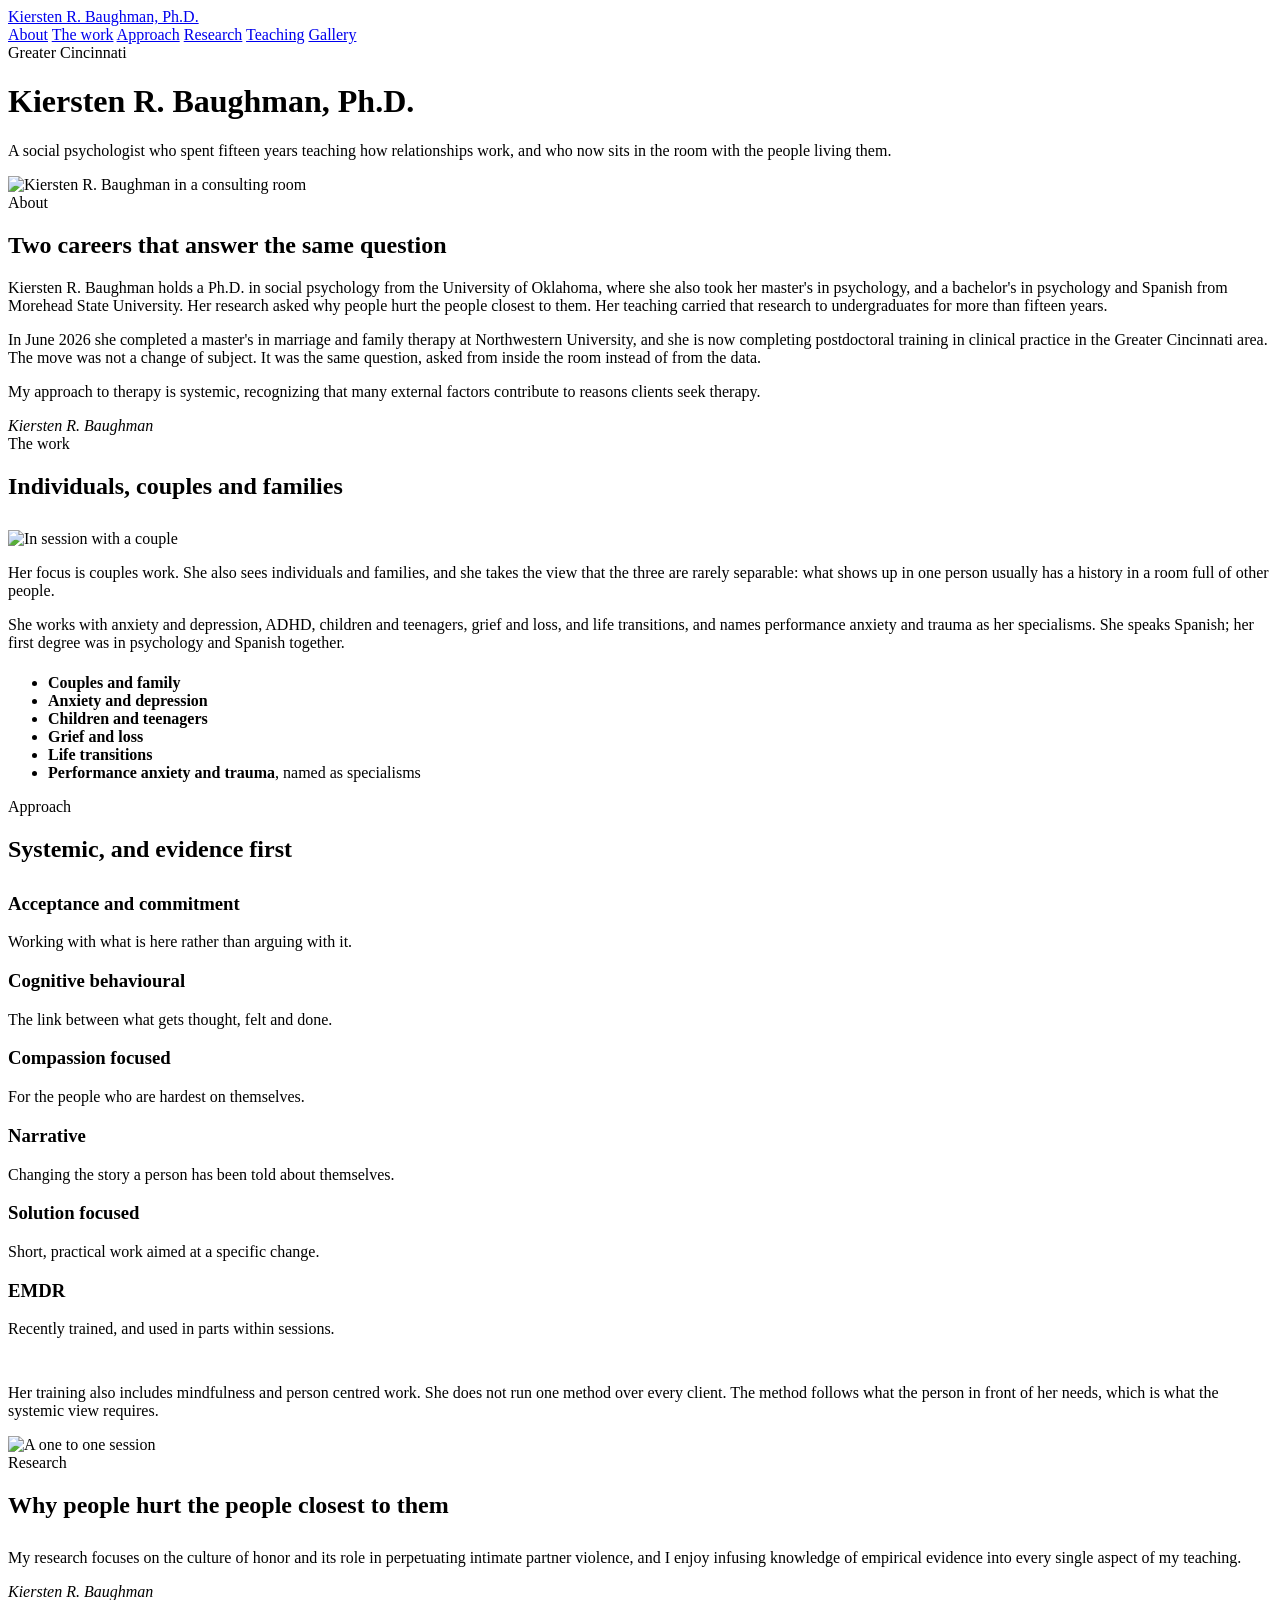
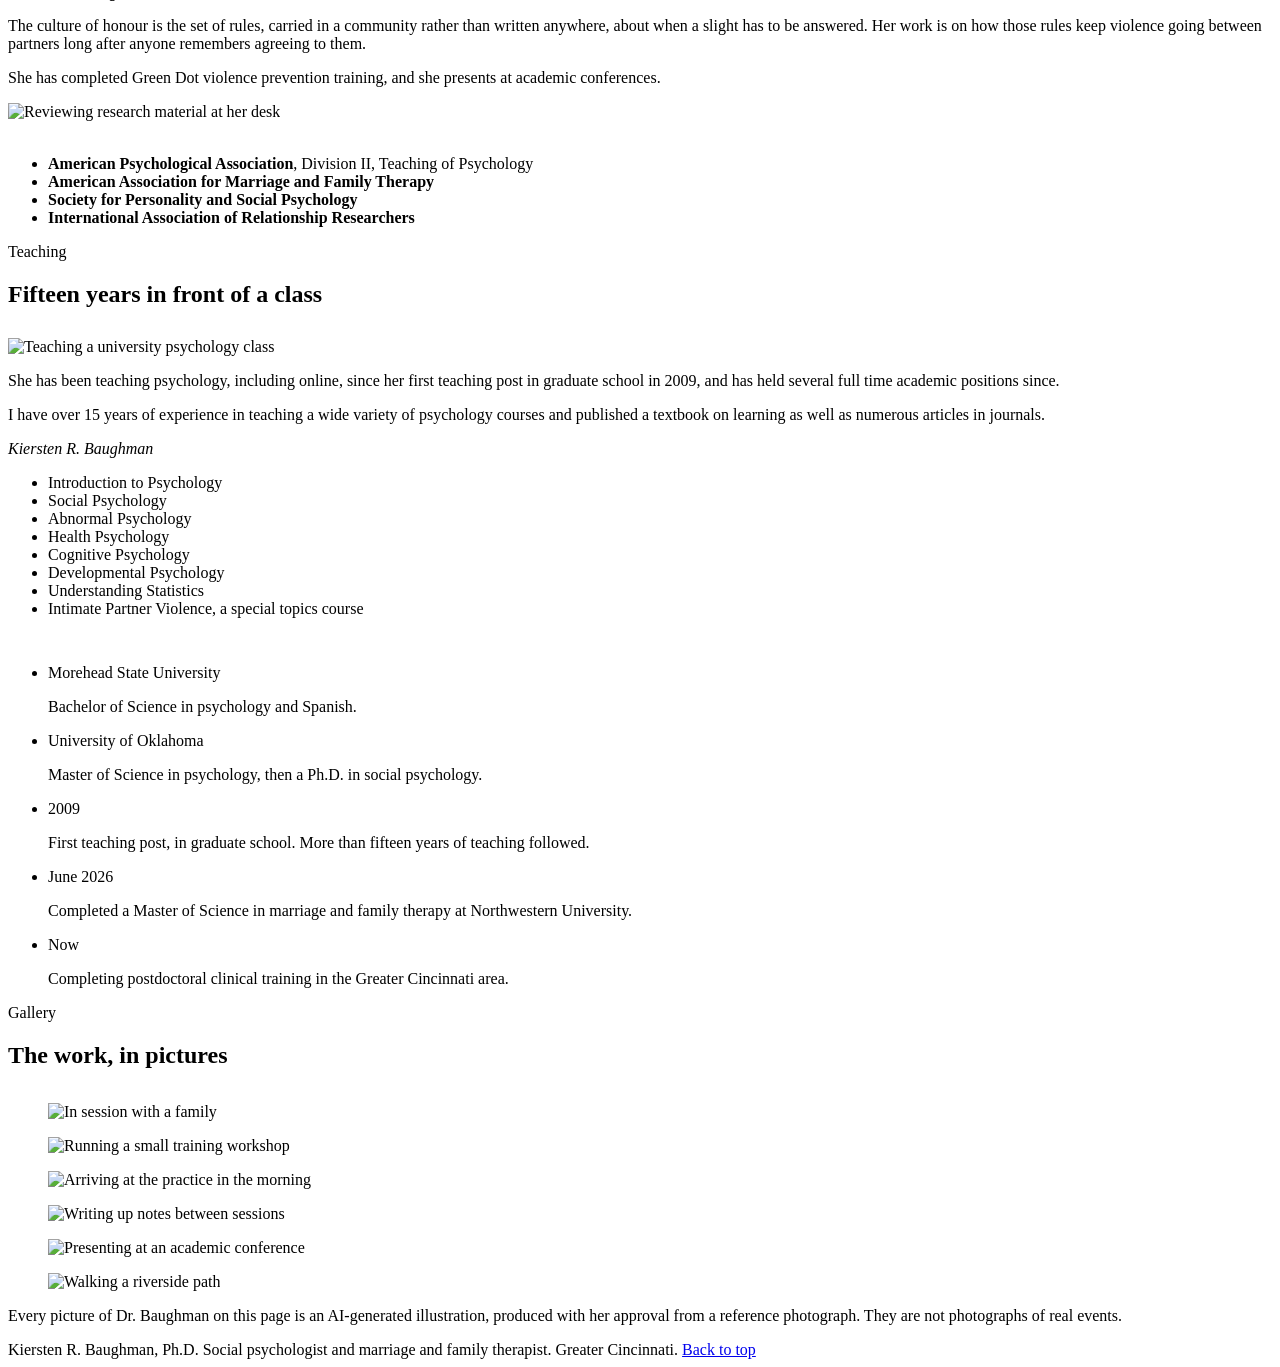
==== index.html @ 23ee5232 "Add files via upload" ====
<!DOCTYPE html>
<html lang="en">
<head>
<meta charset="utf-8">
<meta name="viewport" content="width=device-width, initial-scale=1, shrink-to-fit=no">
<meta name="robots" content="noindex, nofollow"><!-- staging on github.io. Remove this line and the Disallow in robots.txt when the site moves to her own domain. -->
<title>Kiersten R. Baughman, Ph.D. | Social Psychologist and Marriage and Family Therapist</title>
<meta name="description" content="Kiersten R. Baughman, Ph.D., is a social psychologist and marriage and family therapist in the Greater Cincinnati area who works with individuals, couples and families, and who has taught university psychology for more than fifteen years.">
<link rel="icon" href="img/favicon.ico">
<link href="css/bundle.min.css" rel="stylesheet">
<link href="css/style.css" rel="stylesheet">
<link href="css/kb.css" rel="stylesheet">
</head>
<body class="kb">

<nav class="kb-nav">
  <div class="kb-wrap">
    <a class="kb-brand" href="#home">Kiersten R. Baughman, Ph.D.</a>
    <div class="kb-links">
      <a href="#about">About</a>
      <a href="#practice">The work</a>
      <a href="#approach">Approach</a>
      <a href="#research">Research</a>
      <a href="#teaching">Teaching</a>
      <a href="#gallery">Gallery</a>
    </div>
  </div>
</nav>

<header class="kb-hero" id="home" style="background-image:url('img/02-hero.jpg')">
  <div class="kb-scrim"></div>
  <div class="kb-wrap">
    <span class="kb-eyebrow">Greater Cincinnati</span>
    <h1>Kiersten R. Baughman, Ph.D.</h1>
    <p>A social psychologist who spent fifteen years teaching how relationships work, and who now sits in the room with the people living them.</p>
  </div>
</header>

<section id="about">
  <div class="kb-wrap">
    <div class="kb-grid kb-two">
      <div class="kb-portrait"><img src="img/01-portrait.jpg" alt="Kiersten R. Baughman in a consulting room" width="1122" height="1402" loading="lazy" decoding="async"></div>
      <div>
        <span class="kb-eyebrow">About</span>
        <h2>Two careers that answer the same question</h2>
        <div class="kb-rule"></div>
        <p>Kiersten R. Baughman holds a Ph.D. in social psychology from the University of Oklahoma, where she also took her master's in psychology, and a bachelor's in psychology and Spanish from Morehead State University. Her research asked why people hurt the people closest to them. Her teaching carried that research to undergraduates for more than fifteen years.</p>
        <p>In June 2026 she completed a master's in marriage and family therapy at Northwestern University, and she is now completing postdoctoral training in clinical practice in the Greater Cincinnati area. The move was not a change of subject. It was the same question, asked from inside the room instead of from the data.</p>
        <div class="kb-quote">
          <p>My approach to therapy is systemic, recognizing that many external factors contribute to reasons clients seek therapy.</p>
          <cite>Kiersten R. Baughman</cite>
        </div>
      </div>
    </div>
  </div>
</section>

<section class="kb-sand" id="practice">
  <div class="kb-wrap">
    <span class="kb-eyebrow">The work</span>
    <h2>Individuals, couples and families</h2>
    <div class="kb-rule"></div>
    <div class="kb-grid kb-two" style="margin-top:30px">
      <div class="kb-shot"><img src="img/03-couples.jpg" alt="In session with a couple" width="1448" height="1086" loading="lazy" decoding="async"></div>
      <div>
        <p>Her focus is couples work. She also sees individuals and families, and she takes the view that the three are rarely separable: what shows up in one person usually has a history in a room full of other people.</p>
        <p>She works with anxiety and depression, ADHD, children and teenagers, grief and loss, and life transitions, and names performance anxiety and trauma as her specialisms. She speaks Spanish; her first degree was in psychology and Spanish together.</p>
        <ul class="kb-list" style="margin-top:22px">
          <li><b>Couples and family</b></li>
          <li><b>Anxiety and depression</b></li>
          <li><b>Children and teenagers</b></li>
          <li><b>Grief and loss</b></li>
          <li><b>Life transitions</b></li>
          <li><b>Performance anxiety and trauma</b>, named as specialisms</li>
        </ul>
      </div>
    </div>
  </div>
</section>

<section id="approach">
  <div class="kb-wrap">
    <span class="kb-eyebrow">Approach</span>
    <h2>Systemic, and evidence first</h2>
    <div class="kb-rule"></div>
    <div class="kb-cards" style="margin-top:30px">
      <div class="kb-card"><h3>Acceptance and commitment</h3><p>Working with what is here rather than arguing with it.</p></div>
      <div class="kb-card"><h3>Cognitive behavioural</h3><p>The link between what gets thought, felt and done.</p></div>
      <div class="kb-card"><h3>Compassion focused</h3><p>For the people who are hardest on themselves.</p></div>
      <div class="kb-card"><h3>Narrative</h3><p>Changing the story a person has been told about themselves.</p></div>
      <div class="kb-card"><h3>Solution focused</h3><p>Short, practical work aimed at a specific change.</p></div>
      <div class="kb-card"><h3>EMDR</h3><p>Recently trained, and used in parts within sessions.</p></div>
    </div>
    <div class="kb-grid kb-two" style="margin-top:46px">
      <div>
        <p>Her training also includes mindfulness and person centred work. She does not run one method over every client. The method follows what the person in front of her needs, which is what the systemic view requires.</p>
      </div>
      <div class="kb-shot"><img src="img/09-oneonone.jpg" alt="A one to one session" width="1374" height="1145" loading="lazy" decoding="async"></div>
    </div>
  </div>
</section>

<section class="kb-deep" id="research">
  <div class="kb-wrap">
    <span class="kb-eyebrow">Research</span>
    <h2>Why people hurt the people closest to them</h2>
    <div class="kb-rule"></div>
    <div class="kb-grid kb-two" style="margin-top:30px">
      <div>
        <div class="kb-quote">
          <p>My research focuses on the culture of honor and its role in perpetuating intimate partner violence, and I enjoy infusing knowledge of empirical evidence into every single aspect of my teaching.</p>
          <cite>Kiersten R. Baughman</cite>
        </div>
        <p>The culture of honour is the set of rules, carried in a community rather than written anywhere, about when a slight has to be answered. Her work is on how those rules keep violence going between partners long after anyone remembers agreeing to them.</p>
        <p>She has completed Green Dot violence prevention training, and she presents at academic conferences.</p>
      </div>
      <div class="kb-shot"><img src="img/05-desk.jpg" alt="Reviewing research material at her desk" width="1374" height="1145" loading="lazy" decoding="async"></div>
    </div>
    <ul class="kb-list" style="margin-top:34px">
      <li><b>American Psychological Association</b>, Division II, Teaching of Psychology</li>
      <li><b>American Association for Marriage and Family Therapy</b></li>
      <li><b>Society for Personality and Social Psychology</b></li>
      <li><b>International Association of Relationship Researchers</b></li>
    </ul>
  </div>
</section>

<section id="teaching">
  <div class="kb-wrap">
    <span class="kb-eyebrow">Teaching</span>
    <h2>Fifteen years in front of a class</h2>
    <div class="kb-rule"></div>
    <div class="kb-grid kb-two" style="margin-top:30px">
      <div class="kb-shot"><img src="img/04-lecture.jpg" alt="Teaching a university psychology class" width="1448" height="1086" loading="lazy" decoding="async"></div>
      <div>
        <p>She has been teaching psychology, including online, since her first teaching post in graduate school in 2009, and has held several full time academic positions since.</p>
        <div class="kb-quote">
          <p>I have over 15 years of experience in teaching a wide variety of psychology courses and published a textbook on learning as well as numerous articles in journals.</p>
          <cite>Kiersten R. Baughman</cite>
        </div>
        <ul class="kb-list">
          <li>Introduction to Psychology</li>
          <li>Social Psychology</li>
          <li>Abnormal Psychology</li>
          <li>Health Psychology</li>
          <li>Cognitive Psychology</li>
          <li>Developmental Psychology</li>
          <li>Understanding Statistics</li>
          <li>Intimate Partner Violence, a special topics course</li>
        </ul>
      </div>
    </div>
    <ul class="kb-time" style="margin-top:46px">
      <li><span class="kb-when">Morehead State University</span><p>Bachelor of Science in psychology and Spanish.</p></li>
      <li><span class="kb-when">University of Oklahoma</span><p>Master of Science in psychology, then a Ph.D. in social psychology.</p></li>
      <li><span class="kb-when">2009</span><p>First teaching post, in graduate school. More than fifteen years of teaching followed.</p></li>
      <li><span class="kb-when">June 2026</span><p>Completed a Master of Science in marriage and family therapy at Northwestern University.</p></li>
      <li><span class="kb-when">Now</span><p>Completing postdoctoral clinical training in the Greater Cincinnati area.</p></li>
    </ul>
  </div>
</section>

<section class="kb-deep" id="gallery">
  <div class="kb-wrap">
    <span class="kb-eyebrow">Gallery</span>
    <h2>The work, in pictures</h2>
    <div class="kb-rule"></div>
    <div class="kb-gallery" style="margin-top:34px">
      <figure><img src="img/06-family.jpg" alt="In session with a family" width="1448" height="1086" loading="lazy" decoding="async"></figure>
      <figure><img src="img/08-workshop.jpg" alt="Running a small training workshop" width="1448" height="1086" loading="lazy" decoding="async"></figure>
      <figure><img src="img/07-arriving.jpg" alt="Arriving at the practice in the morning" width="1122" height="1402" loading="lazy" decoding="async"></figure>
      <figure><img src="img/11-notes.jpg" alt="Writing up notes between sessions" width="1122" height="1402" loading="lazy" decoding="async"></figure>
      <figure><img src="img/10-conference.jpg" alt="Presenting at an academic conference" width="1672" height="941" loading="lazy" decoding="async"></figure>
      <figure><img src="img/12-river.jpg" alt="Walking a riverside path" width="1448" height="1086" loading="lazy" decoding="async"></figure>
    </div>
    <p class="kb-note">Every picture of Dr. Baughman on this page is an AI-generated illustration, produced with her approval from a reference photograph. They are not photographs of real events.</p>
  </div>
</section>

<footer class="kb-foot">
  <div class="kb-wrap">
    <span>Kiersten R. Baughman, Ph.D. Social psychologist and marriage and family therapist. Greater Cincinnati.</span>
    <span><a href="#home">Back to top</a></span>
  </div>
</footer>
<!-- No contact form and no email address: this build had no contact address on file for her, and an address is never guessed. Add a FormSubmit form here once she supplies one. -->
<!-- Needs Client Confirmation, all held off the page: her licence status and whether "Licensed Clinical Intern" is a title she wants published; whether she still holds the Valley City State University post and the years; the title, publisher and year of the textbook on learning; which locations she sees clients at; whether Spanish language sessions should be offered as a service. -->
<script src="js/kb.js"></script>
</body>
</html>
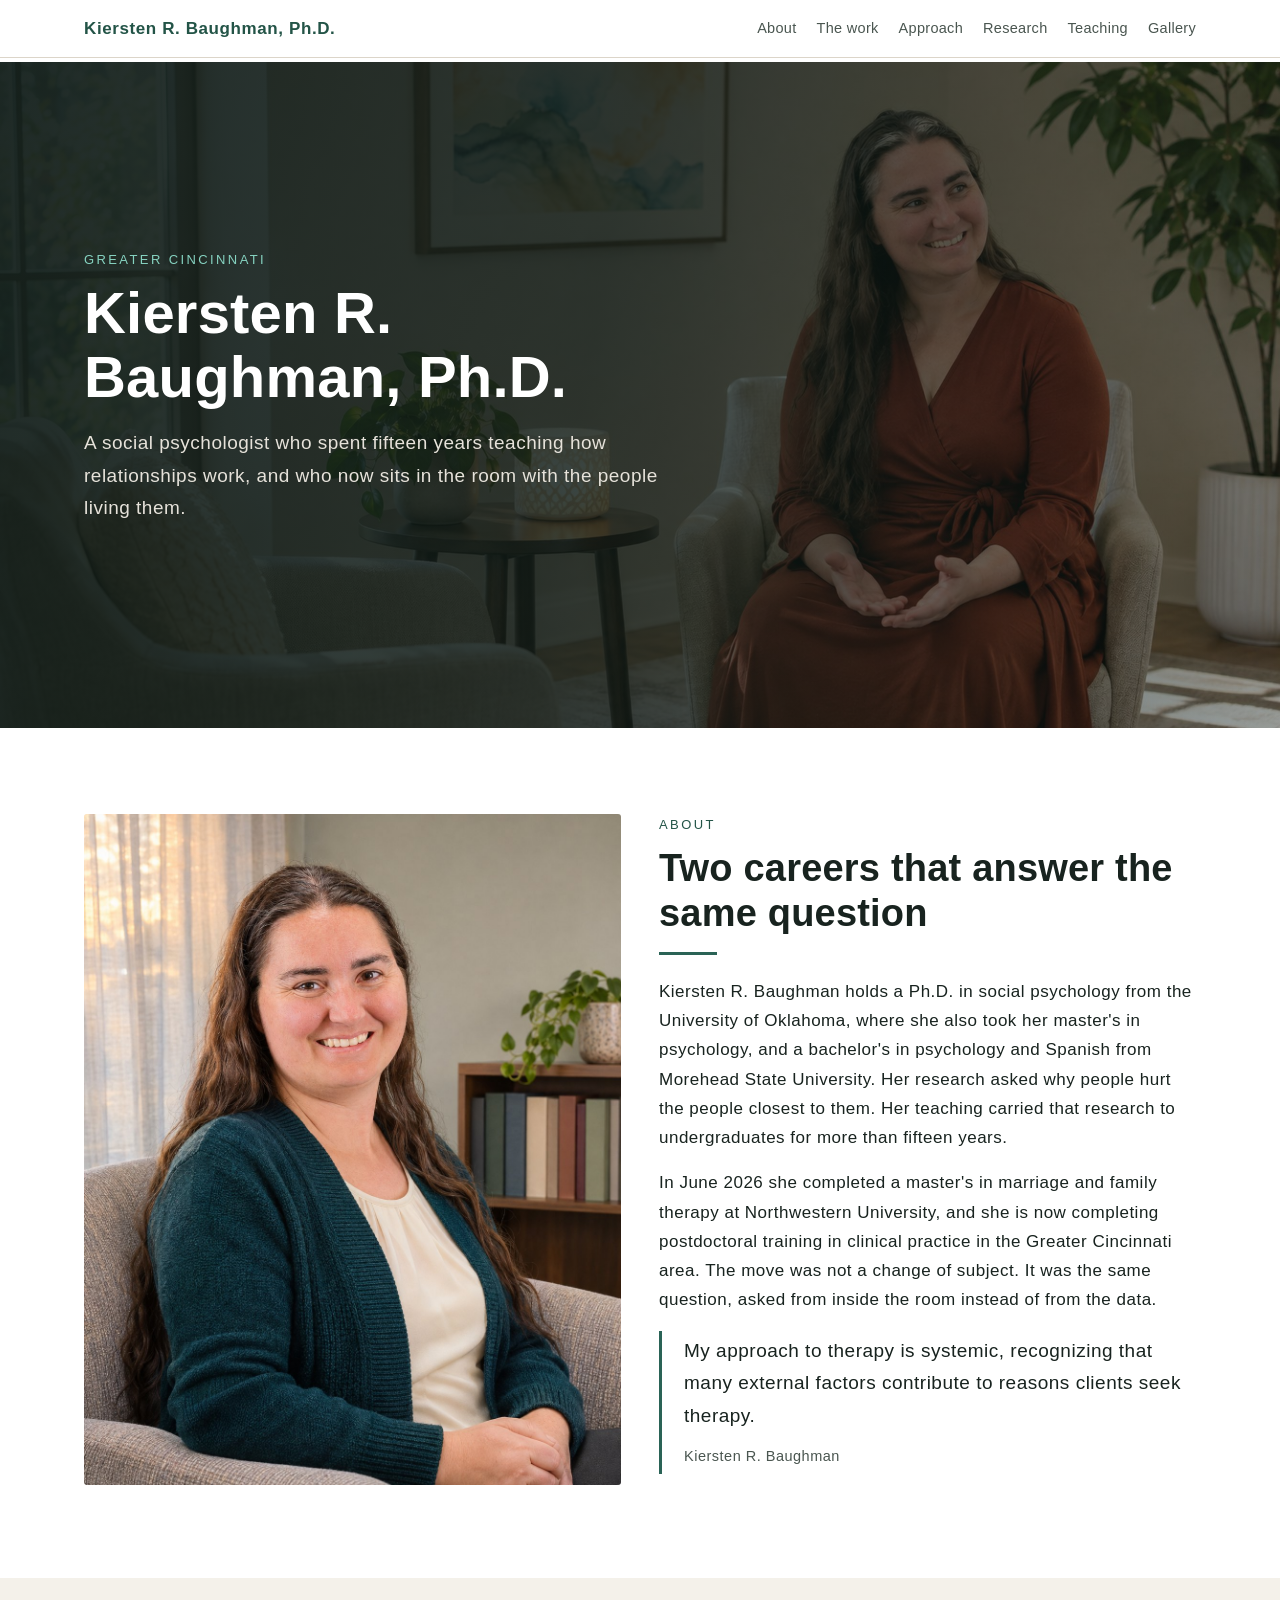
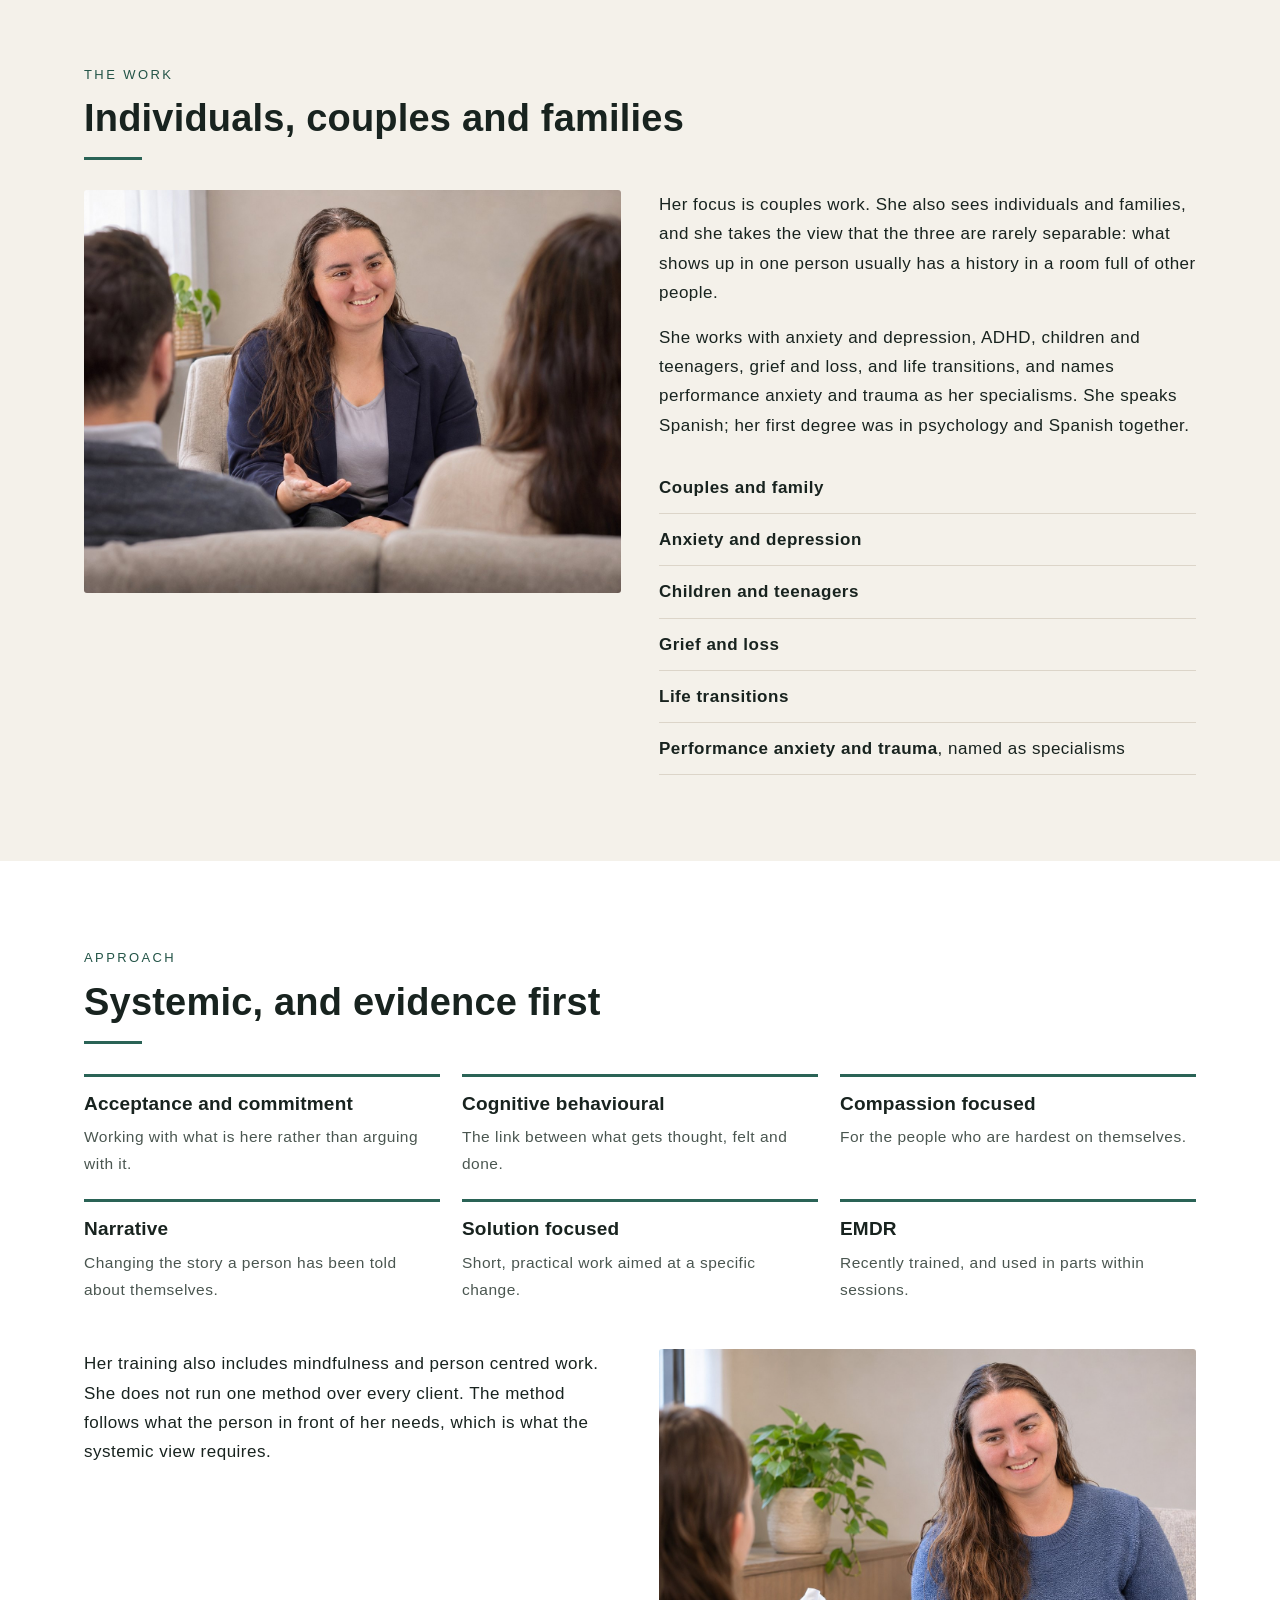
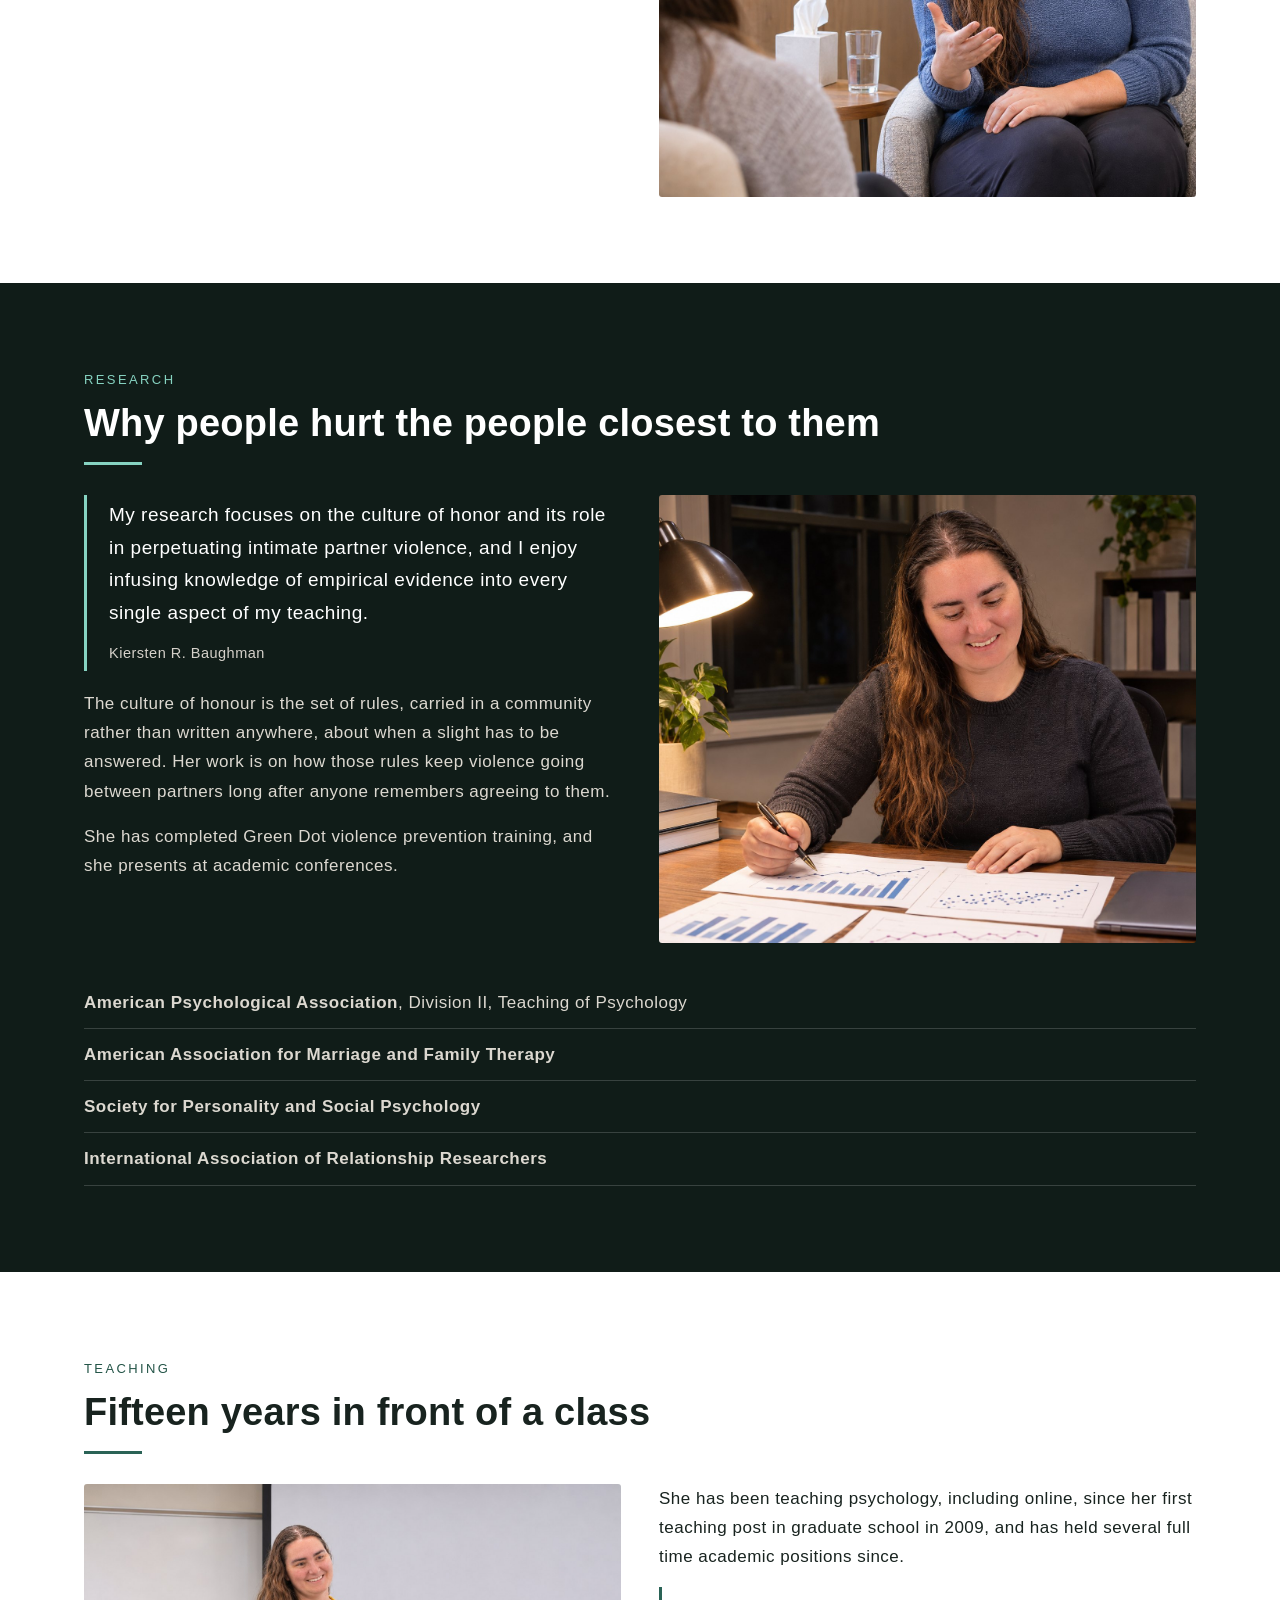
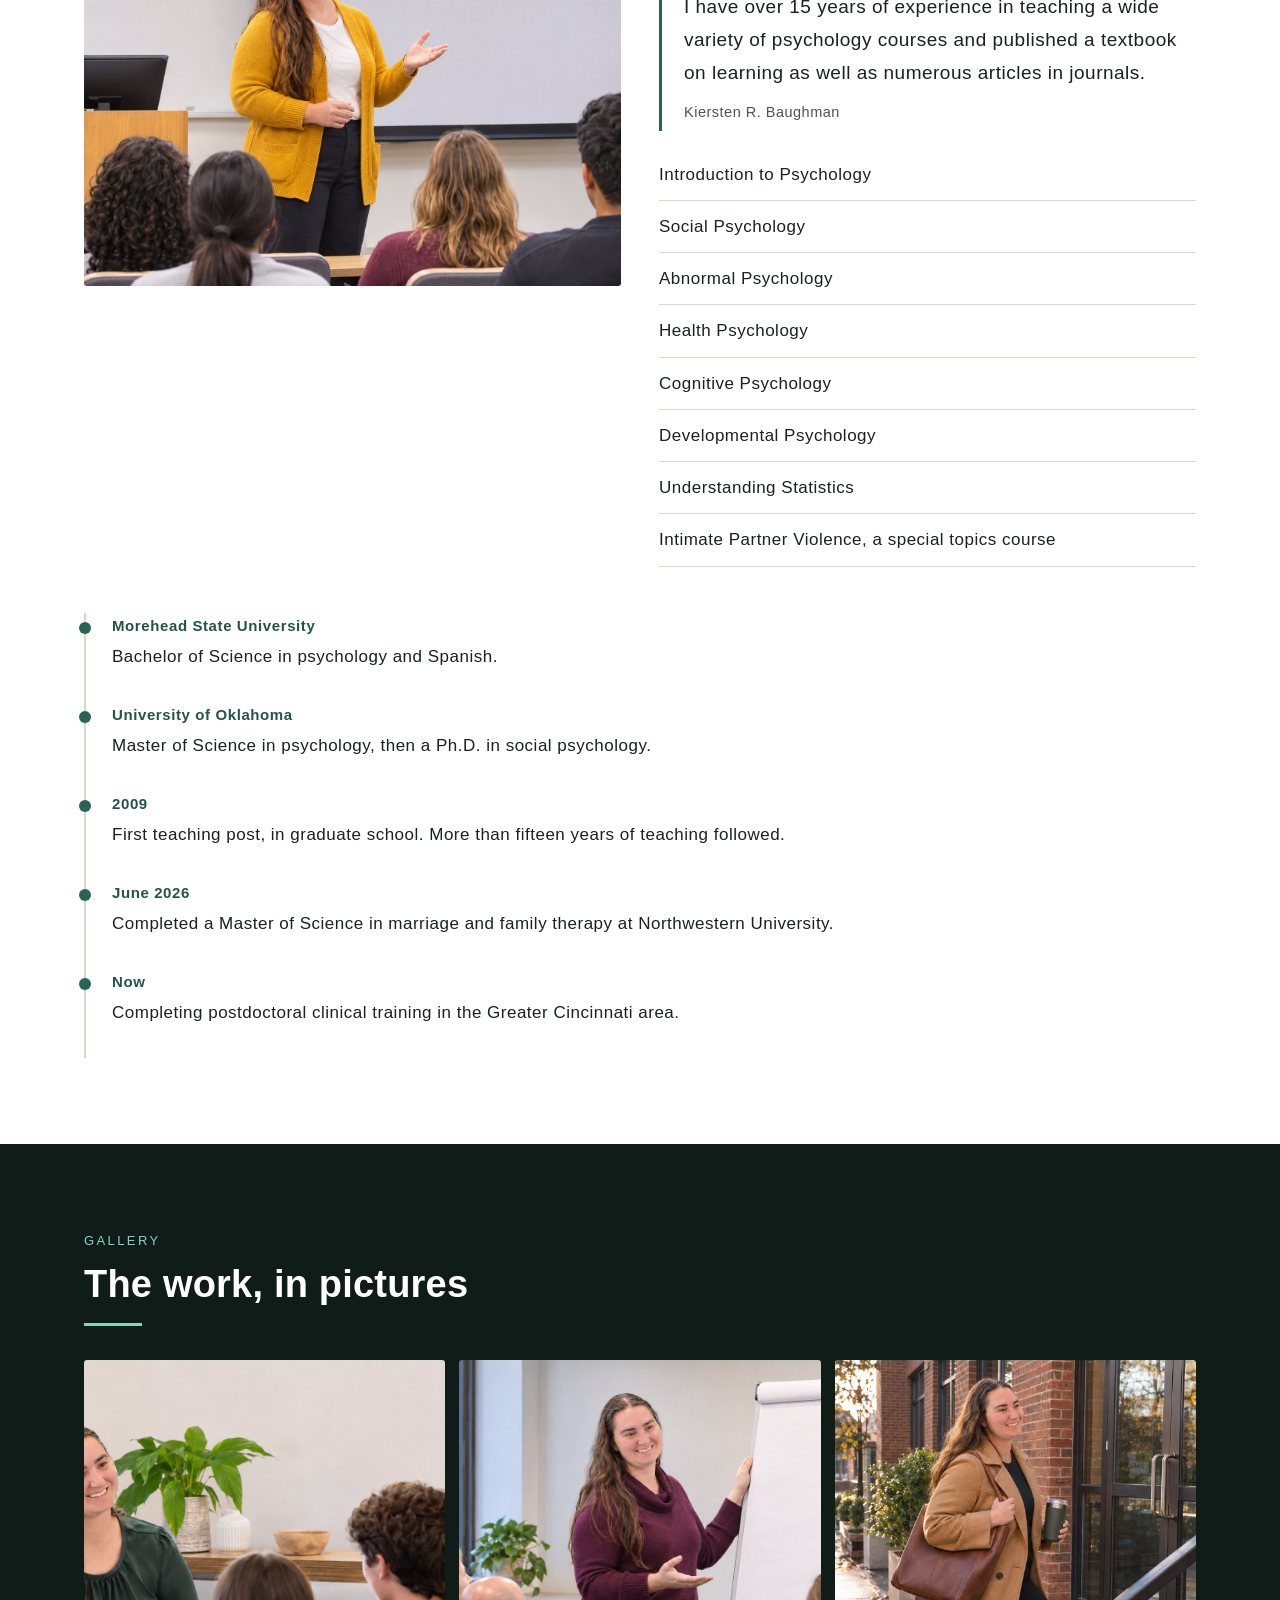
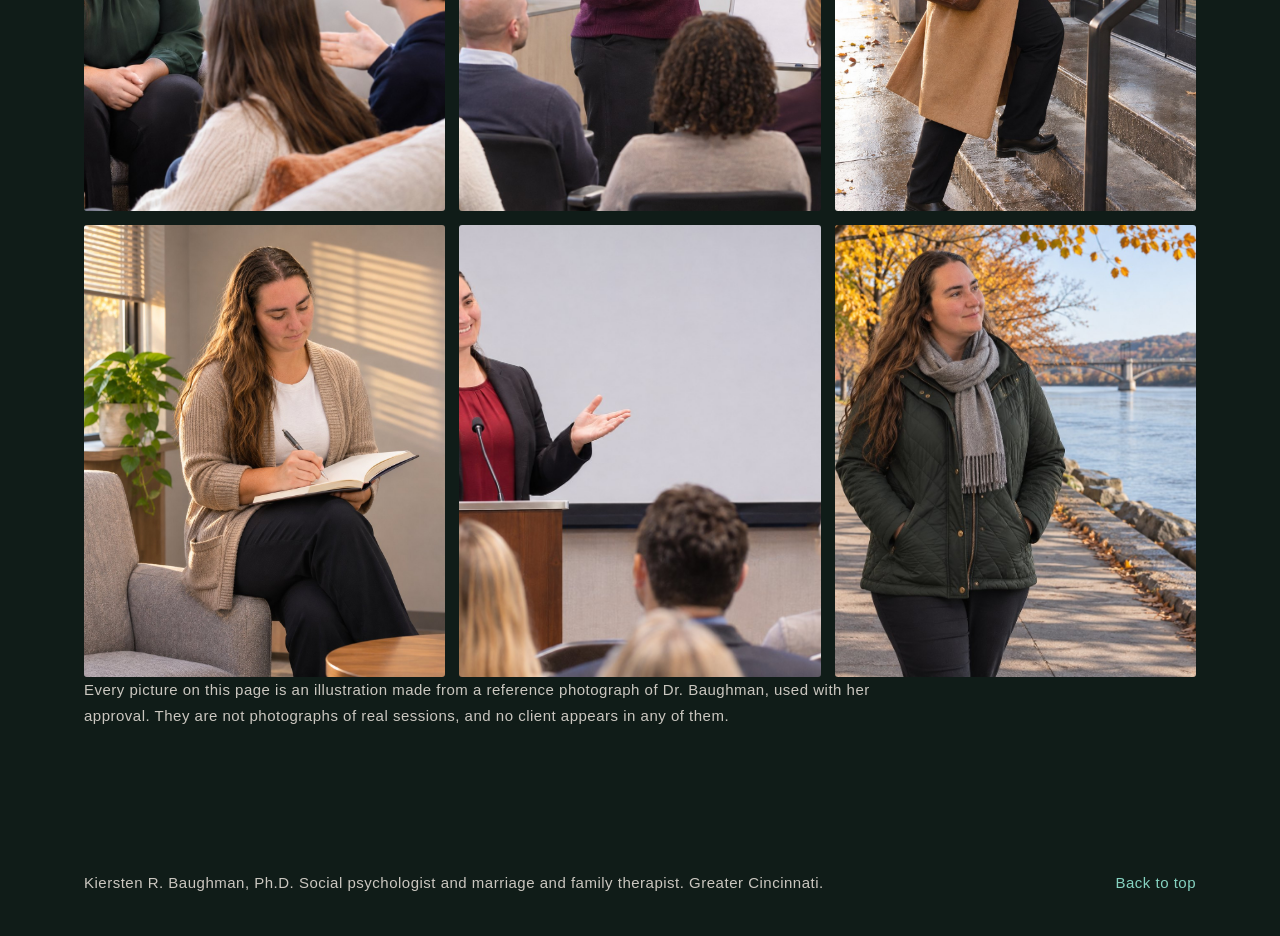
==== commit d86dccb8: "Add files via upload" ====
--- a/index.html
+++ b/index.html
@@ -173,7 +173,7 @@
       <figure><img src="img/10-conference.jpg" alt="Presenting at an academic conference" width="1672" height="941" loading="lazy" decoding="async"></figure>
       <figure><img src="img/12-river.jpg" alt="Walking a riverside path" width="1448" height="1086" loading="lazy" decoding="async"></figure>
     </div>
-    <p class="kb-note">Every picture of Dr. Baughman on this page is an AI-generated illustration, produced with her approval from a reference photograph. They are not photographs of real events.</p>
+    <p class="kb-note">Every picture on this page is an illustration made from a reference photograph of Dr. Baughman, used with her approval. They are not photographs of real sessions, and no client appears in any of them.</p>
   </div>
 </section>
 
--- a/css/style.css
+++ b/css/style.css
@@ -0,0 +1,1889 @@
+/* ===================================
+    Table of Content
+====================================== */
+
+/*  
+    - Google Fonts
+    - Scrollbar
+    - General   
+    - Loader
+    - Navbar
+    - Side Menu
+    - Banner
+    - About Section
+    - Counter section
+    - Portfolio Section
+    - Team Section
+    - Testimonials Section
+    - Blog Section
+    - Contact Section
+    - Footer
+    - StandAlone Page
+    - Media Queries
+
+   
+*/
+
+@import url('https://fonts.googleapis.com/css2?family=Raleway:wght@200;300;400;500;600;700;800&display=swap');
+@import url('https://fonts.googleapis.com/css2?family=Open+Sans:wght@300;400;600;700&display=swap');
+
+/* ===================================
+    Scrollbar
+====================================== */
+
+
+::-webkit-scrollbar {
+width: 8px;
+}
+::-webkit-scrollbar-track {
+width: 12px;
+border-left: 0 solid white;
+border-right: 0 solid white;
+}
+::-webkit-scrollbar-thumb {
+background:linear-gradient(30deg, #00adc9  40%, #00e0ce  60%);
+width: 0;
+height: 25%;
+transition: .5s ease;
+cursor: pointer;
+}
+
+
+/* ===================================
+    General
+====================================== */
+
+
+body {
+  font-family: 'Raleway', sans-serif;
+  overflow-x: hidden;
+}
+
+span {
+  font-weight: 400;
+}
+
+a {
+  text-decoration: none;
+}
+
+
+/*Headings*/
+
+.heading {
+  font-size: 48px;
+  color: #fff;
+  font-weight: 500;
+  margin-bottom: 25px; 
+}
+
+.subheading { 
+  font-size: 18px;
+  color: #454545;
+  font-weight: 400;
+  margin-bottom: 25px;
+  font-family: 'Open Sans', sans-serif;
+}
+
+.text {
+  font-size: 16px;
+  font-weight: 400;
+  color: #fff;
+  margin-bottom: 25px;
+  font-family: 'Open Sans', sans-serif;
+
+}
+
+/*Social Icons*/
+
+.social-icons ul {
+  margin-bottom: 0px;
+}
+
+.social-icons ul li {
+  font-size: 15px;
+  display: inline-block;
+  margin-right: 5px;
+  margin-left: 5px;
+}
+
+.social-icons ul li a {
+  overflow: hidden;
+  border-radius: 50%;
+  display: block;
+  color: #fff;
+  height: 40px;
+  line-height: 40px;
+  width: 40px;
+  border: 1px solid transparent;
+  text-align: center;
+}
+
+/*Social icons hover*/
+
+.facebook-hover:hover {color: #4267B2; transition: all 0.5s ease; background-color: #fff;}
+.twitter-hover:hover {color: #1DA1F2; transition: all 0.5s ease; background-color: #fff;}
+.google-plus-hover:hover {color: #db4a39; transition: all 0.5s ease;background-color: #fff;}
+.linked-in-hover:hover {color: #2867B2; transition: all 0.5s ease; background-color: #fff;}
+.instagram-hover:hover {color: #C13584; transition: all 0.5s ease; background-color: #fff;}
+.gmail-hover:hover {color: #D44638; transition: all 0.5s ease; background-color: #fff;}
+/*Button*/
+
+.btn {
+  z-index: 2;
+  letter-spacing: .5px;
+  border-radius: 0;
+  font-weight: 500;
+  overflow: hidden;
+  position: absolute;
+  line-height: inherit;
+  display: inline-block;
+  color: #fff;
+  border: 2px solid transparent;
+  text-transform: capitalize;
+  transition: all .5s ease !important;
+}
+
+.btn.button {
+  font-size: 15px !important;
+  font-weight: 500;
+  color: #fff;
+  padding: 9px 27px !important;
+  line-height: 1.8em !important;
+  cursor: pointer;
+  display: inline-block;
+  position: relative;
+  transition: 0.5s;
+  font-family: 'Raleway', sans-serif;
+}
+
+.btn.btn-rounded {
+  border-radius: 50px;
+}
+
+.btn.blue-btn {
+  background:  #00abc9;
+  border-color:  #00abc9;
+  color: #fff;
+}
+
+.btn.red-btn {
+  background:  #cb342b;
+  border-color:  transparent;
+  color: #fff;
+}
+
+.btn.white-btn {
+  background:  #fff;
+  border-color:  transparent;
+  color: #00bccb;
+}
+
+.btn.white-btn-1 {
+  background:  #fff;
+  border-color:  transparent;
+  color: #cb342b;
+}
+  
+
+/*Button hover*/
+
+.btn.btn-hvr-red:hover {
+  background-color: #cb342b;
+  border-color: #cb342b;
+  color: #fff;
+}
+
+.btn.btn-hvr-blue:hover {
+  background-image: linear-gradient(to right, #00e0ce 30%, #00adc9 70%);
+  /*background-color: #cb342b;*/
+  border-color: transparent;
+  color: #fff;
+}
+
+/* ===================================
+   Loader
+====================================== */
+.loader {
+  bottom: 0;
+  height: 100%;
+  left: 0;
+  position: fixed;
+  right: 0;
+  top: 0;
+  width: 100%;
+  z-index: 111111;
+  display: flex;
+  justify-content: center;
+  align-items: center;
+  overflow: hidden;
+  background: #fff;
+}
+.loader-spinner {
+  width: 75px;
+  height: 75px;
+  margin: 0;
+  background: transparent;
+  border-top: 4px solid #50c2cb;
+  border-right: 4px solid transparent;
+  border-radius: 50%;
+  animation: 1s spin linear infinite;
+}
+
+@-webkit-keyframes spin {
+    from {
+        -webkit-transform: rotate(0deg);
+        transform: rotate(0deg);
+    }
+    to {
+        -webkit-transform: rotate(360deg);
+        transform: rotate(360deg);
+    }
+}
+
+@keyframes spin {
+    from {
+        -webkit-transform: rotate(0deg);
+        transform: rotate(0deg);
+    }
+    to {
+        -webkit-transform: rotate(360deg);
+        transform: rotate(360deg);
+    }
+}
+
+/* ===================================
+    Navbar
+====================================== */
+
+
+/* nav top default */
+.navbar.navbar-top-default {
+  position: absolute;
+  top: 0;
+  z-index: 99;
+  overflow: hidden;
+  height: 90px;
+  width: 100%;
+  -webkit-transition: all .1s ease;
+  -moz-transition: all .1s ease;
+  -ms-transition: all .1s ease;
+  -o-transition: all .1s ease;
+  transition: all .1s ease;
+  background-color: transparent;
+}
+
+
+.header-appear .navbar-top-default {
+  height: 90px;
+  position: fixed;
+  z-index: 999;
+  background-color: #fff;
+  -webkit-animation-name: animationFade;
+  -o-animation-name: animationFade;
+  animation-name: animationFade;
+  -webkit-animation-duration: 1s;
+  -o-animation-duration: 1s;
+  animation-duration: 1s;
+  -webkit-animation-fill-mode: both;
+  -o-animation-fill-mode: both;
+  animation-fill-mode: both;
+  -webkit-box-shadow: 0 10px 10px -10px rgba(0, 0, 0, 0.35);
+  box-shadow: 0 10px 10px -10px rgba(0, 0, 0, 0.35);
+}
+
+@keyframes animationFade {
+    from { opacity: 0; -webkit-transform: translate3d(0, -100%, 0); transform: translate3d(0, -100%, 0);
+    }
+    to { opacity: 1; -webkit-transform: none; -o-transform: none; transform: none; }
+}
+
+.navbar .navbar-nav .nav-link {
+  font-size: 15px;
+  color: #4f4f4f;
+  font-weight: 600;
+  padding: 6px 6px;
+  margin-left: 45px;
+  transition: .5s ease;
+  transition: all .6s ease;
+  border: 2px solid transparent;
+  display: block;
+  font-family: 'Raleway', sans-serif;
+}
+
+.navbar .navbar-nav {
+  margin-left: auto;
+}
+.navbar .navbar-nav .nav-link.non-active{
+  color: #4f4f4f !important;
+}
+.navbar .navbar-nav .nav-link.active { 
+  color: #cb342b;
+  transition: all .6s ease;
+}
+
+.navbar .navbar-nav .nav-link:hover {
+  color: #4f4f4f;
+  cursor: pointer;
+  transition: all .6s ease;
+}
+
+.navbar .navbar-nav .nav-link:last-child {
+  margin-right: 0;
+}
+
+.navbar .navbar-nav .nav-link:after {
+  content: '';
+  display: block;
+  margin: auto;
+  height: 3px;
+  width: 0px;
+  background: transparent;
+  transition: width .5s ease, background-color .5s ease;
+}
+
+.navbar .navbar-nav .nav-link:hover:after {
+  width: 100%;
+  background: #4f4f4f;
+}
+
+.navbar .navbar-nav .button {
+  margin-left: 30px;
+}
+
+/*Search icon*/
+.search {
+  vertical-align: sub;
+}
+
+.open_search {
+  cursor: pointer;
+  color: #4f4f4f;
+  display: inline-block;
+  padding: 10px;
+  font-size: 18px;
+  margin-left: 30px;
+  position: relative;
+}
+
+.search_block {
+  opacity: 0;
+  display: none;
+  text-align: center;
+  height: 0;
+  position: fixed;
+  top: 50%;
+  left: 35%;
+  z-index: 1024;
+  margin-top: -41px;
+  margin-left: -150px;
+}
+
+.search_block.visible {
+  opacity: 1;
+  display: inline-block;
+  height: auto;
+}
+
+.search_block.visible .search_box {
+  opacity: 1;
+  top: 0;
+  transform: scale(1);
+}
+
+.search_block .overlayer {
+  background-color: #00abc9;
+  position: fixed;
+  cursor: url(../img/overlay-close.png), auto;
+  opacity: 0.9;
+  top: 0;
+  left: 0;
+  height: 100%;
+  width: 100%;
+}
+
+input,
+select,
+textarea {
+  background-color: transparent !important;
+  font-size: 20px;
+}
+
+.inner input,
+select,
+textarea::placeholder {
+  color: #FFFFFF !important;
+}
+
+input::-webkit-input-placeholder {
+  color: #FFFFFF !important;
+}
+
+input:-moz-placeholder {
+  /* Firefox 18- */
+  color: #FFFFFF !important;
+}
+
+input::-moz-placeholder {
+  /* Firefox 19+ */
+  color: #FFFFFF !important;
+}
+
+input:-ms-input-placeholder {
+  color: #FFFFFF !important;
+}
+
+.search_box {
+  background-color: transparent;
+  opacity: 0;
+  display: inline-block;
+  padding: 10px;
+  position: relative;
+  text-align: center;
+  top: -120px;
+  transform: scale(1.05);
+  transition: all 0.4s ease 0s;
+  z-index: 10;
+}
+
+.search_box .search_input {
+  border: 3px solid transparent;
+  border-bottom: 1px solid;
+  box-sizing: border-box;
+  display: inline-block;
+  height: 80px;
+  line-height: 2;
+  min-width: 700px;
+  outline: medium none;
+  padding: 10px 10px 10px 0px;
+  width: 700px;
+  transition: all 0.45s ease 0s;
+  -webkit-appearance: none;
+  border-radius: 0;
+}
+
+.search-form .search-input {
+  font-size: 30px;
+  font-weight: 200;
+}
+
+#search ::placeholder {
+  color: #FFFFFF;
+  opacity: 1;
+}
+
+.search_icon {
+  background-color: transparent;
+  border: medium none;
+  color: #FFFFFF;
+  font-size: 28px;
+  left: 93%;
+  line-height: 38PX;
+  padding: 8px;
+  position: absolute;
+  top: 28px;
+}
+
+.search_icon:hover {
+  color: #FFFFFF;
+}
+
+.search_icon:focus {
+  color: #FFFFFF;
+}
+
+::-webkit-input-placeholder {
+  color: #999;
+  font-style: normal;
+}
+
+:-moz-placeholder {
+  color: #999;
+  font-style: normal;
+}
+
+::-moz-placeholder {
+  color: #999;
+  font-style: normal;
+}
+
+:-ms-input-placeholder {
+  color: #999;
+  font-style: normal;
+}
+
+input,
+select,
+textarea {
+  margin: 0;
+}
+
+
+/*side menu button*/
+
+.sidemenu_btn {
+  width: 36px;
+  padding: 6px;
+  right: 40px;
+  top: 20px;
+  z-index: 999;
+  margin-top: 12px;
+  margin-left: 16px;
+  cursor: pointer;
+  position: absolute;
+  display: inline-block;
+  transition: all .3s linear;
+}
+
+.sidemenu_btn span {
+  height: 2px;
+  width: 100%;
+  background: #4f4f4f;
+  display: block;
+  margin: auto;
+  transition: .5s ease;
+}
+
+.sidemenu_btn:hover span:first-child,
+.sidemenu_btn:hover span:last-child {
+  width: 70%;
+  background-color: #4f4f4f;
+}
+
+.sidemenu_btn:hover span:nth-child(2) {
+  background-color: #4f4f4f;
+}
+
+.sidemenu_btn span:nth-child(2) {
+  margin: 4px 0;
+}
+
+
+/* ===================================
+    Side Menu
+====================================== */
+
+.side-menu {
+  top: 0;
+  right: 0;
+  width: 30%;
+  height: 100%;
+  z-index: 9999;
+  background-image: linear-gradient(to right, #00e0ce 20%,  #00adc9 100%);
+  transform: translate3d(100%, 0, 0);
+  transition: transform .5s ease;
+  position: fixed;
+  overflow: hidden;
+}
+
+.side-menu.left {
+  left: 0;
+  right: auto;
+  transform: translate3d(-100%, 0, 0);
+}
+
+.side-menu.before-side {
+  width: 280px;
+}
+
+.side-menu.side-menu-active,
+.side-menu.before-side {
+  transform: translate3d(0, 0, 0);
+}
+
+.pul-menu .side-menu.side-menu-active {
+  visibility: visible;
+  opacity: 1;
+}
+
+.side-menu .navbar-brand {
+  margin: 0 0 2.5rem 0;
+}
+
+
+/*Side overlay*/
+
+#close_side_menu {
+  top: 0;
+  left: 0;
+  width: 100%;
+  height: 100%;
+  display: none;
+  z-index: 1031;
+  opacity: 0.7;
+  background-color: #011321;
+  position: fixed;
+  transition: opacity 300ms cubic-bezier(0.895, 0.03, 0.685, 0.22);
+}
+
+
+/*side menu image*/
+
+.sidemenu-image {
+  position: absolute;
+  top: 45px;
+}
+
+
+/*side menu close btn*/
+
+.side-menu .btn-close {
+  height: 33px;
+  width: 33px;
+  top: 30px;
+  right: 25px;
+  cursor: pointer;
+  text-align: center;
+  position: absolute;
+  display: inline-block;
+}
+
+.side-menu.before-side .btn-close {
+  display: none;
+}
+
+.side-menu .btn-close::before,
+.side-menu .btn-close::after {
+  top: 5px;
+  left: 16px;
+  height: 24px;
+  width: 2px;
+  content: ' ';
+  background: #fff;
+  position: absolute;
+}
+
+.side-menu .btn-close:before {
+  transform: rotate(45deg);
+}
+
+.side-menu .btn-close:after {
+  transform: rotate(-45deg);
+}
+
+.side-menu .btn-close:hover {
+  transform: scale(0.9);
+  overflow: hidden;
+  transition: all .5s ease;
+}
+
+
+/*side menu inner-wrapper*/
+
+.side-menu .inner-wrapper {
+  height: 100%;
+  padding: 4rem 3rem;
+  position: relative;
+  overflow-y: auto;
+  display: flex;
+  align-items: center;
+  text-align: left;
+  flex-wrap: wrap;
+}
+
+.pul-menu.pushwrap .side-menu .inner-wrapper {
+  padding: 3.5rem 2.5rem;
+}
+
+.side-menu .side-nav {
+  margin-bottom: 0px;
+  margin-top: 35px;
+  display: block;
+}
+
+.side-nav .navbar-nav .nav-item {
+  opacity: 0;
+  display: block;
+  margin: 15px 0;
+  padding: 0 !important;
+  transition: all 0.8s ease 500ms;
+  transform: translateY(30px);
+}
+
+.side-nav .navbar-nav .nav-item:first-child {
+  transition-delay: .1s;
+}
+
+.side-nav .navbar-nav .nav-item:nth-child(2) {
+  transition-delay: .2s;
+}
+
+.side-nav .navbar-nav .nav-item:nth-child(3) {
+  transition-delay: .3s;
+}
+
+.side-nav .navbar-nav .nav-item:nth-child(4) {
+  transition-delay: .4s;
+}
+
+.side-nav .navbar-nav .nav-item:nth-child(5) {
+  transition-delay: .5s;
+}
+
+.side-nav .navbar-nav .nav-item:nth-child(6) {
+  transition-delay: .6s;
+}
+
+.side-nav .navbar-nav .nav-item:nth-child(7) {
+  transition-delay: .7s;
+}
+
+.side-nav .navbar-nav .nav-item:nth-child(8) {
+  transition-delay: .8s;
+}
+
+.side-nav .navbar-nav .nav-item:nth-child(9) {
+  transition-delay: .9s;
+}
+
+.side-menu.side-menu-active .side-nav .navbar-nav .nav-item {
+  transform: translateY(0);
+  opacity: 1;
+}
+
+.side-nav .navbar-nav .nav-link {
+  display: inline-table;
+  color: #fff;
+  padding: 2px 0 3px 0 !important;
+  font-size: 24px;
+  line-height: normal;
+  position: relative;
+  border-radius: 0;
+  text-decoration: none;
+  font-family: 'Raleway', sans-serif;  
+}
+
+.side-nav .navbar-nav .nav-link::after {
+  content: "";
+  left: 0;
+  width: 0;
+  bottom: 0;
+  height: 2px;
+  background: #fff;
+  overflow: hidden;
+  position: absolute;
+  display: inline-block;
+  transition: all 0.5s cubic-bezier(0, 0, 0.2, 1);
+}
+
+.side-nav .navbar-nav .nav-link:hover::after,
+.side-nav .navbar-nav .nav-link:focus::after,
+.side-nav .navbar-nav .nav-link.active::after {
+  width: 100%;
+}
+
+.side-nav .navbar-nav .nav-link.active {
+  background: transparent;
+}
+
+
+/*side menu footer */
+
+.side-menu-footer .navbar-nav {
+  transform: translateY(0);
+}
+
+.side-menu-footer .text {
+  font-size: 14px;
+}
+
+
+/* ===================================
+    Banner 
+====================================== */
+.banner{
+  background-image: url('../img/banner.jpg');  
+  background-size: cover;
+  height: 100vh;
+  display: flex;
+  align-items: center;
+  /*position: relative;*/
+  background-repeat: no-repeat;
+}
+
+.banner .banner-caption .heading{
+  font-size: 74.23px;
+  color: #cb342b;
+  margin-bottom: 5px;
+}
+
+.banner .banner-caption .text{
+  color: #4f4f4f;
+  font-size: 30px;
+  margin-bottom: 50px;
+}
+
+/* ===================================
+    About Section
+====================================== */
+.about-section{
+  padding-top: 120px;
+  background-image: linear-gradient(to right, #00e0ce 30%, #00adc9 70%);
+}
+.about-section .img-col{
+  display: flex;
+  justify-content: center;
+  width: 92%;
+}
+.about-section .text-col{
+  padding-left: 20px;
+}
+.about-section .text-col .subheading{
+  color: #fff;
+  font-size: 24px;
+}
+
+
+/* ===================================
+    Counter Section
+====================================== */
+
+.counter-section .num_counter{
+  background-color: #fff;
+  padding-top: 120px;
+  padding-bottom: 120px;
+}
+.counter-section .num_counter .subheading {
+  font-size: 36px;
+  margin-bottom: 15px;
+  color: #cb342b;
+  font-weight: 500;
+}
+
+
+.counter-section .num_counter {
+  padding-top: 90px;
+}
+
+.counter-section .counter i {
+  font-size: 36px;
+  color: #011321;
+}
+
+.counter-section .num_counter .counter .text {
+  text-transform: uppercase;
+  margin-bottom: 0;
+  color: #18191d;
+  font-weight: 600;
+
+}
+
+/*Red Text Section*/
+.counter-section .text-row{
+  padding-top: 120px;
+  padding-bottom: 120px;
+  background-color: #cb342b;
+}
+
+.counter-section .text-row .subheading{
+  color: #fff;
+}
+
+.counter-section .text-row .heading{
+  font-weight: 300;
+  font-size: 42px;
+}
+
+/* ===================================
+    Portfolio Section
+====================================== */
+.portfolio-section{
+  padding-top: 120px;
+  padding-bottom: 120px;
+}
+
+.portfolio-section .heading-col .heading{
+  color: #4f4f4f;
+}
+.portfolio-section .heading-col .text{
+  color: #7e8186;
+  margin-bottom: 70px;
+  padding-left: 240px;
+  padding-right: 240px;
+}
+
+/*Gallery*/
+
+.portfolio-section .port {
+  text-align: center; 
+  margin: 0 auto;
+  max-width: 600px; 
+}
+
+.nav-pills .nav-link.active, .nav-pills .show>.nav-link {
+  background-color: #39c5de;
+  font-size: 14px;
+  color: #fff !important;
+  cursor: pointer;
+}
+.portfolio-section .owl-carousel .owl-stage-outer{
+  cursor: pointer;
+}
+.portfolio-section .nav-pills .nav-link {
+  margin-left: 10px; 
+  border: 1px solid #e1e1e1;
+  cursor: pointer;
+  font-weight: 600;
+  color: #3c3f46;
+  padding: .5rem 2rem;
+  border-radius: 0px;
+  font-family: 'Open Sans', sans-serif;
+}
+.portfolio-section .da-thumbs li {
+  margin: 1px;
+  width: 33.1%;
+  position: relative;
+  box-shadow: 0 1px 3px rgba(0,0,0,0.1);
+}
+
+.portfolio-section .da-thumbs{
+  z-index: 1;
+  list-style: none;
+  display: flex;
+  flex-wrap: wrap;
+}
+
+.portfolio-section .da-thumbs>li{
+  display: block;
+  position: relative;
+
+}
+.portfolio-section .da-thumbs >li {
+  overflow: hidden;
+}
+
+.portfolio-section .da-thumbs >li .overlay h4 {
+  color: #ffffff;
+  font-size: 22px;
+}
+
+.portfolio-section .da-thumbs >li .overlay {
+  position: absolute;
+  background: rgba(57, 197, 222, 0.81);
+  width: 100%;
+  display: flex;
+  align-items: center;
+  justify-content: center;
+  height: 100%;
+  top: 100%;
+  z-index: 2;
+}
+.portfolio-section .da-thumbs >li .overlay .text-icon{
+  display: block;
+}
+.portfolio-section .da-thumbs >li .overlay .search-icon {    
+  border: 1px solid white;
+  border-radius: 50%;
+  display: inline-block;
+  color: #ffffff;
+  padding: 5px 10px;
+  margin-bottom: 10px;
+}
+
+/* ===================================
+    Team Section
+====================================== */
+
+.team-section .team-row{
+  background-color: #f6f6f6;
+  padding-top: 120px;
+  padding-bottom: 120px;
+}
+.team-section .heading-col{
+  padding-bottom: 120px;
+}
+.team-section .heading-col .heading{
+  color: #3c3f46;
+}
+.team-section .heading-col .text{
+  color: #1f1f1f;
+  padding-left: 250px;
+  padding-right: 250px;
+}
+
+/*Carousel*/
+.team-section .team-carousel .card{
+  border: 1px solid transparent;
+  background-color: transparent;
+}
+
+.team-section .team-carousel .card .heading{
+  color: #333333;
+  font-size: 22px;
+  margin-bottom: 10px;
+}
+
+.team-section .team-carousel .card .text{
+  color: #666666;
+}
+
+/*Owl Carousel Buttons*/
+.team-section  .owl-carousel button.owl-dot.active{
+  background-color: #00dfce;
+}
+.team-section .team-carousel button:focus {
+  outline: 1px solid rgba(0,0,0,.075);
+}
+.team-section .owl-carousel .owl-nav button.owl-next, 
+.owl-carousel .owl-nav button.owl-prev, .owl-carousel button.owl-dot {
+  background: #dddddd;
+  border: none;
+  font: inherit;
+  width: 10px;
+  margin-left: 20px;
+  height: 12px;
+  border-radius: 50%;
+  margin-top: 50px;
+}
+
+/*images Overlay*/
+
+.team-section .team-carousel .card .overlay-image {
+  position: relative;
+  overflow: hidden;
+}
+
+.team-section .team-carousel .card .overlay-image img {
+  transition: all 0.7s ease;
+}
+
+.team-section .team-carousel .card .overlay-image:hover img {
+  transform: scale(1.1);
+  transition: all 0.7s;
+}
+
+.team-section .team-carousel .card .overlay-image:hover {
+  cursor: pointer;
+}
+
+.team-section .team-carousel .card .overlay {
+  position: absolute;
+  bottom: 0;
+  left: 0;
+  right: 0;
+  background: linear-gradient( rgba(32, 32, 32, 0.8), rgba(32, 32, 32, 0.8));
+  opacity: 1;
+  overflow: hidden;
+  width: 100%;
+  height: 100%;
+  transform: scale(0);
+  transition: .7s ease;
+}
+
+.team-section .team-carousel .card .overlay-image:hover .overlay {
+  transform: scale(1);
+}
+
+.team-section .team-carousel .card .overlay-image .icons {
+  color: white;
+  opacity: 1;
+  font-size: 30px;
+  position: absolute;
+  top: 50%;
+  left: 50%;
+  transform: translate(-50%, -50%);
+  text-align: center;
+}
+
+.team-section .team-carousel .card  .overlay-image .icons ul{
+  padding-left: 0;
+}
+.team-section .team-carousel .card .overlay-image .icons ul li{
+  list-style: none;
+  display: inline-block;
+  margin-left: 5px;
+  margin-right: 5px;
+}
+.team-section .team-carousel .card .overlay-image .icons ul li i{
+  font-size: 14px;
+}
+.team-section .team-carousel .card .overlay-image .icons ul li .facebook:hover{
+  color: #4267B2;
+}
+.team-section .team-carousel .card .overlay-image .icons ul li .google:hover{
+  color: #db4a39;
+}
+.team-section .team-carousel .card .overlay-image .icons ul li .twitter:hover{
+  color: #1DA1F2;
+}
+.team-section .team-carousel .card .overlay-image .icons ul li .instagram:hover{
+  color: #C13584;
+}
+
+/*Team Section Text Row*/
+.team-section .text-row{
+  padding-top: 150px;
+  padding-bottom: 120px;
+}
+.team-section .text-row .heading{
+  color: #000;
+  font-size: 42px;
+  font-weight: 300;
+}
+
+/* ===================================
+    Reviews Section
+====================================== */
+.reviews-section{
+  padding-top: 120px;
+  padding-bottom: 120px;
+  background-image: linear-gradient(to right, #00e0ce 30%, #00adc9 70%);
+}
+
+.reviews-section .blog-reviews-carousel .item .text {
+  text-align: center;
+  font-size: 18px;
+  font-weight: 300;
+  margin-bottom: 55px;
+  padding-left: 200px;
+  padding-right: 200px;
+}
+
+.reviews-section .blog-reviews-carousel .item .star-icons{
+  padding-left: 0;
+  margin-bottom: 0;
+}
+.reviews-section .blog-reviews-carousel .item .star-icons li{
+  list-style: none;
+  display: inline-block;
+}
+.reviews-section .blog-reviews-carousel .item .star-icons li i{
+  color: #fff83c;
+}
+.reviews-section .carousel-section .icons  i {
+  overflow: hidden;
+  border-radius: 50%;
+  color: #fff;
+  height: 30px;
+  line-height: 30px;
+  width: 30px;
+  border: 1px solid #fff;
+  text-align: center;
+  font-size: 12px;
+  transition: .5s ease;
+}
+.reviews-section .carousel-section{
+  position: relative;
+}
+.reviews-section .carousel-section .icons {
+  position: absolute;
+   bottom: 12rem;
+  z-index: 11;
+}
+.reviews-section  .icons .left-customPrevBtn{
+  position: absolute;
+}
+.reviews-section .icons .right-customNextBtn{
+  position: absolute;
+  left: 67.5rem;
+}
+
+/* ===================================
+    Blog Section
+====================================== */
+.blog-section{
+  padding-top: 120px;
+  padding-bottom: 120px;
+  background-color: #f6f6f6;
+}
+/*Heading*/
+.blog-section .heading-col{
+  position: relative;
+}
+.blog-section .heading-col .subheading{
+  font-size: 14px;
+  color: #cb342b;
+}
+.blog-section .heading-col .heading{
+  color: #00abc9;
+  margin-bottom: 0;
+}
+.blog-section .heading-col .small-line{
+  width: 20px;
+  text-align: center;
+  position: absolute;
+  border-top: 2px solid #000;
+}
+.blog-section .heading-col .large-line{
+  width: 35px;
+  left: 34.3rem;
+  position: absolute;
+  margin-right: 10px;
+  bottom:-7px;
+  border-top: 2px solid #000;
+}
+/*Blog Columns*/
+.blog-section .blogs-row{
+  margin-top: 100px;
+}
+.blog-section .blogs-row .card{
+  position: relative;
+}
+.blog-section .blogs-row .card .card-body{
+  padding-top: 3.5rem;
+}
+.blog-section .blogs-row .card .card-body .author-img{
+  position: absolute;
+  bottom: 195px;
+  border: 3px solid #fff;
+  border-radius: 50%;
+  z-index: 1;
+}
+.blog-section .blogs-row .card:hover .card-body .heading{
+  transition: all .5s ease;
+  color: #cb342b;
+}
+
+.blog-section .blogs-row .card .card-body .heading{
+  font-size: 18px;
+  margin-bottom: 5px;
+  color:#313131;
+}
+
+.blog-section .blogs-row .card .card-body .text{
+  font-size: 13px;
+  color:#969595;
+}
+.blog-section .blogs-row ul{
+  padding-left: 0;
+}
+.blog-section .blogs-row .card .card-body ul li{
+  display: inline-block;
+  list-style: none;
+  color:#969595;
+  font-size: 13px;
+  font-family: 'Open Sans', sans-serif;
+}
+/*gallery-blog*/
+.blog-section .blogs-row .gallery-blog .card .icons {
+  position: absolute;
+   top: 40%;
+  z-index: 11;
+}
+.blog-section .blogs-row .gallery-blog .card .left-customPrevBtn{
+  position: absolute;
+  border: 1px solid #fff;
+  width: 60px;
+  border-radius: 25px;
+  color: #fff;
+  left: 13rem;
+  text-align: center;
+  background-color: rgb(255,255,255, 0.3);
+}
+.blog-section .blogs-row .gallery-blog .card .right-customNextBtn{
+  position: absolute;
+  left: 17.5rem;
+  border:1px solid #fff;
+  width: 60px;
+  border-radius: 25px;
+  color: #fff;
+  text-align: center;
+  background-color: rgb(255,255,255, 0.3);
+}
+
+.blog-section .blogs-row .gallery-blog .card  .left-customPrevBtn:hover{
+  background-color: #2db6ce;
+  border:1px solid #2db6ce;
+  transition: .5s ease;
+  cursor: pointer;
+}
+.blog-section .blogs-row .gallery-blog .card  .right-customNextBtn:hover{
+  background-color: #2db6ce;
+  border:1px solid #2db6ce;
+  transition: .5s ease;
+  cursor: pointer;
+}
+
+/*Video Blog*/
+.blog-section .blogs-row .video-blog .card .video-icon{
+  text-align: center;
+}
+.blog-section .blogs-row .video-blog .card .video-icon i {
+  overflow: hidden;
+  background-color: rgb(255,255,255, 0.3);
+  border-radius: 50%;
+  color: #fff;
+  height: 50px;
+  line-height: 48px;
+  width: 50px;
+  border: 1px solid #fff;
+  text-align: center;
+  font-size: 20px;
+  transition: .5s ease;
+  position: absolute;
+  top: 80px;
+  left: 45%;
+  padding-left: 5px;
+}
+.blog-section .blogs-row .video-blog .card .video-icon:hover i{
+  border: 1px solid #2db6ce;
+  background-color: #2db6ce;
+  transition: .5s ease;
+}
+
+/*Share Buttons*/
+.blog-section .blogs-row .share-buttons{
+  padding-top: 10px;
+}
+.blog-section .blogs-row .share-buttons ul li{
+   font-size: 10px;
+  display: inline-block;
+  list-style: none;
+  font-family: 'Open Sans', sans-serif;
+}
+.blog-section .blogs-row .share-buttons ul li .buttons{
+  /*overflow: hidden;*/
+  border-radius: 25px;
+  display: block;
+  color: #969595;
+  height: 35px;
+  line-height: 35px;
+   width: 80px;
+  border: 1px solid transparent;
+  text-align: center;
+  background-color: rgb(255, 255, 255, 0.3);
+}
+.blog-section .blogs-row .share-buttons ul li .buttons:hover{
+  background-color: #2db6ce;
+  color: #fff;
+  cursor: pointer;
+}
+
+/* ===================================
+    Contact Section
+====================================== */
+.contact-section{
+  padding-top: 120px;
+  padding-bottom: 120px;
+}
+.contact-section .contact-info-sec .heading{
+  color: #00abc9;
+  margin-bottom: 35px;
+}
+.contact-section .contact-info-sec .subheading{
+  margin-bottom: 10px;
+  color: #cb342b;
+}
+.contact-section .contact-info-sec  .small-line{
+  width: 20px;
+  text-align: center;
+  position: absolute;
+  border-top: 2px solid #000;
+  top: 88px;
+  left: 20px;
+}
+.contact-section .contact-info-sec  .large-line{
+  width: 35px;
+  left: 0.3rem;
+  position: relative;
+  margin-right: 10px;
+  bottom: 45px;
+  border-top: 2px solid #000;
+}
+/*Form*/
+.contact-section .contact-form .form-control {
+  border: none;
+  padding: 0;
+  border-bottom: 1px solid #9b9b9b;
+  background: transparent;
+  font-weight: normal;
+  border-radius: 0;
+  box-shadow: none;
+  margin-bottom: 30px;
+  color: #212121;
+  font-size: 14px;
+  transition: border .9s ease;
+}
+
+.contact-section .contact-form .form-control:focus {
+  color: #212121;
+  border-color: #212121;
+  outline: 0;
+  box-shadow: 0 0 0 0.2rem transparent;
+}
+.contact-section .contact-form .form-control::placeholder {
+  color: #808080 !important;
+}
+
+
+/*Button*/
+
+.contact-section .contact-info-sec .button-center {
+  margin-top: 15px;
+  width:100%;
+  margin-left: 15px;
+  margin-right: 15px;
+}
+
+.contact-section .contact-info-sec .button-center .btn{
+  width:100%;
+}
+/*Address*/
+.contact-section .address-section{
+  background-color: #f6f6f6;
+  margin-top: 40px;
+  padding: 15px 10px 15px 10px;
+}
+.contact-section .address-section .media{
+  margin-top: 15px;
+  margin-bottom: 15px;
+}
+.contact-section .address-section .media i{
+  color: #cb342b;
+  font-size: 16px;
+}
+.contact-section .address-section .media .subheading{
+  color: #00abc9;
+  font-size: 15px;
+  margin-bottom: 10px;
+}
+.contact-section .address-section .media .text{
+  font-size: 13px;
+  color: #9b9b9b;
+}
+
+/*Map Section*/
+.google-map{
+  float: left;
+  width: 100%;
+ 
+}
+
+.mapouter {
+  position: relative;
+  text-align: right;
+  height: 100%;
+  width: 100%;
+}
+
+.gmap_canvas {
+  overflow:hidden;
+  background:none!important;
+  height:100%;
+  width:100%;
+}
+
+.map{
+  filter: grayscale(100%);
+}
+.google-map .gm-style .place-card-large{
+  display: none;
+}
+/* ===================================
+     Footer
+====================================== */
+
+footer {
+  padding: 50px 0;
+  background-image: linear-gradient(to right, #00e0ce 30%, #00adc9 70%);
+}
+
+footer .social-icons ul {
+  margin-bottom: 0;
+  text-align: right;
+}
+
+.social-icons ul li {
+  display: inline-block;
+}
+
+footer .social-icons ul li a{
+   height: 40px;
+  line-height: 42px;
+  width: 40px;
+   font-size: 15px;
+}
+
+footer .text {
+  margin-top: 8px !important;
+  font-size: 14px;
+}
+/* ===================================
+    StandAlone Pgae
+====================================== */
+.standalone-banner{
+  background-image: url('../img/standalone-banner.jpg');
+  height: 55vh;
+  background-repeat: no-repeat;
+  background-size: cover;
+  display: flex;
+  align-items: center; 
+
+}
+
+.standalone-banner .banner-text .heading {
+  font-size: 74.23px;
+  color: #cb342b;
+  text-align: left;
+}
+.standalone-banner .banner-text .page-breadcrumb{
+  text-align: left;
+}
+.standalone-banner .page-breadcrumb li {
+  display: inline-block;
+  font-size: 18px;
+  font-weight: 500;
+  color: #4f4f4f;
+   text-align: left;
+}
+
+.standalone-banner .page-breadcrumb li a {
+  color: #4f4f4f;
+  margin-right: 5px;
+  transition: all 0.3s ease;
+}
+
+.standalone-banner .page-breadcrumb li i {
+  color: #4f4f4f;
+}
+
+/*Main Page Start*/
+.standalone-area{
+  padding-bottom: 120px;
+}
+.main-page{
+  padding-top: 120px;
+}
+.main-page .standalone-heading{
+  padding-bottom: 100px;
+}
+.main-page  .heading{
+  color: #cb342b;
+  margin-bottom: 10px;
+}
+.main-page .subheading{
+  margin-bottom: 10px;
+  color: #4f4f4f;
+}
+.main-page .text{
+  color: #4f4f4f;
+}
+ 
+.main-page .standalone-heading .heading{
+ font-size:50px;
+ margin-bottom: 20px;
+}
+.main-page .row-image{
+  position: relative;
+}
+
+.main-page .row-image img {
+  width: 100%;
+  height: 100%;
+  display: block;
+}
+.main-page .standalone-area .standalone-row{
+  margin-bottom: 40px;
+}
+.main-page .standalone-area .standalone-row:last-child{
+  margin-bottom: 0px;
+}
+.main-page .standalone-row .row-text{
+  padding-left: 30px;
+  text-align: center;
+ }  
+
+.main-page .standalone-row:nth-child(2) .row-text{
+  padding-left: 0;
+  padding-right: 30px;
+}
+
+/*Image Hover*/
+
+.hover-effect::before,
+.hover-effect::after {
+  content: "";
+  background: #00adc9;
+  height: 0;
+  width: 0;
+  z-index: 1;
+  position: absolute;
+  -webkit-transition-duration: 1.3s !important;
+  -o-transition-duration: 1.3s;
+  transition-duration: 1.3s !important;
+}
+
+.hover-effect::before {
+  right: 0;
+  opacity: 1;
+  bottom: 0;
+}
+
+.hover-effect::after {
+  top: 0;
+  opacity: .7;
+  left: 0;
+}
+
+.hover-effect:hover::after,
+.hover-effect:hover::before {
+  height: 100%;
+  opacity: 0;
+  width: 100%;
+}
+/* ===================================
+     Media Queries
+====================================== */
+@media (max-width: 1200px){
+  /*Navbar*/
+  .sidemenu_btn{
+    right: 13px;
+  }
+  /*Banner Section*/
+.banner{
+  background-size: contain;
+  margin-top: 5.7rem;
+  height: 94vh;
+}
+.banner .banner-caption {
+  text-align: center;
+  position: relative;
+  top: 19rem;
+}
+/*About Section*/
+.about-section .text-col{
+  padding-top: 0;
+}
+.about-section .img-col{
+  width: 100%;
+}
+  /*Reviews Section*/
+.reviews-section .icons .right-customNextBtn{
+  left: 55.5rem;
+}
+/*Blog Section*/
+.blog-section .heading-col .large-line{
+  left: 28.6rem;
+}
+.blog-section .blogs-row .share-buttons ul li .buttons{
+  width: 69px;
+}
+.blog-section .blogs-row .share-buttons ul li .buttons.ml-3{
+  margin-left: 0 !important;
+}
+/*StandAlone Page*/
+.standalone-banner{
+  background-size: contain;
+  margin-top: 5.6rem;
+}
+.standalone-banner .banner-text{
+  position: relative;
+  top: 13rem;
+}
+.standalone-banner .banner-text .heading{
+  text-align: center;
+}
+.standalone-banner .banner-text .page-breadcrumb{
+  text-align: center;
+}
+}
+@media (max-width: 992px){
+  /*WOW Animation*/
+.wow {
+  visibility: visible !important;
+  animation: none !important;
+}
+  /*Navbar*/
+  .sidemenu_btn{
+    right: 18px;
+  }
+  /*Side Menu*/
+  .side-menu{
+    width: 55%;
+  }
+  /*Banner*/
+
+.banner .banner-caption{
+  top: 13rem;
+}
+/*About Section*/
+.about-section .text-col{
+  padding-bottom: 50px;
+  padding-top: 0;
+  padding-left: 0;
+  text-align: center;
+}
+.about-section .img-col{
+  width: 100%;
+}
+/*Counter Section*/
+.counter-section .counter{
+  margin-top: 20px;
+  margin-bottom: 20px;
+}
+/*Portfolio Section*/
+ .portfolio-section .heading-col .text{
+  padding-left: 0px;
+  padding-right: 0px;
+ } 
+ .portfolio-section .nav-pills .nav-link{
+  margin-bottom: 10px;
+  padding: .3rem .6rem;
+ }
+.portfolio-section .da-thumbs li {
+  width: 100%;
+  margin-bottom: 50px;
+}
+.portfolio-section .da-thumbs li img{
+  width: 100%;
+}
+ /*Team Section*/
+ .team-section .heading-col{
+  padding-bottom: 75px;
+}
+ /*Reviews Section*/
+  .reviews-section .carousel-section .icons{
+    display: none;
+  }
+.reviews-section .blog-reviews-carousel .item .text{
+    padding-left: 0px;
+    padding-right: 0px;
+  }
+  .team-section .heading-col .text{
+    padding-left: 0px;
+    padding-right: 0px;
+  }
+  /*Blog Section*/
+  .blog-section .blogs-row .gallery-blog .card .icons{
+    display: none;
+  }
+  .blog-section .heading-col .large-line{
+    left: 21.2rem;
+  }
+  .blog-section .blogs-row .share-buttons ul li .buttons{
+  width: 78px;
+  }
+  .blog-section .blogs-row .video-blog{
+    margin-left: auto;
+    margin-right: auto;
+  }
+  /*Contact Section*/
+  .contact-section .address-section{
+    margin-bottom: 50px;
+  }
+  .contact-section  .contact-info-sec .heading, .subheading{
+    text-align: center;
+  }
+  .contact-section  .contact-info-sec .large-line{
+      left: 20.5rem;
+  }
+  .contact-section .contact-info-sec .small-line{
+    left: 21.8rem;
+  }
+  .contact-section .address-section .media{
+    display: block;
+    text-align: center;
+  }
+  /*Footer*/
+  footer .text{
+    text-align: center;
+  }
+  footer .social-icons ul{
+    text-align: center;
+  }
+  /*StandAlone Page*/
+.standalone-banner .banner-text{
+  top: 11rem;
+}  
+.main-page .standalone-area .standalone-row{
+  margin-bottom: 60px;
+}
+.main-page .standalone-row .row-text{
+  padding-left: 0;
+  padding-bottom: 40px;
+}
+.main-page .standalone-row:nth-child(2) .row-text{
+  padding-right: 0;
+}
+}
+@media (max-width: 767px){
+  /*General*/
+  .heading{
+    font-size: 38px;
+  }
+  /*Navbar*/
+.navbar.navbar-top-default{
+  height: 60px;
+}
+.navbar.navbar-top-default .navbar-brand{
+  padding-top: 0;
+}
+.sidemenu_btn{
+  right: 15px;
+  margin-top: 0px;
+}
+/*Side Menu*/
+.side-menu{
+  width: 100%;
+}
+/*Banner*/
+.banner{
+  height: 80vh;
+  margin-top: 3.7rem;
+}
+.banner .banner-caption .heading{
+  font-size: 50.23px;
+}
+.banner .banner-caption{
+  position: relative;
+  top: 8rem;
+}
+.banner .banner-caption .text{
+  font-size: 25px;
+}
+/*Counter Section*/
+.counter-section .text-row .heading{
+  font-size: 35px;
+}
+/*Team Section*/
+.team-section .text-row .heading{
+  font-size: 35px;
+}
+/*Blog Section*/
+.blog-section .heading-col .small-line, .large-line{
+  display: none;
+}
+/*Contact Section*/
+.contact-section .contact-info-sec .small-line, .large-line{
+  display: none;
+}
+  /*Blog Section*/
+.blog-section .heading-col .large-line{
+  left: 10.4rem;
+  }
+/*Footer*/
+footer .text{
+  font-size: 12px;
+}
+/*StandAlone Page*/
+.standalone-banner{
+  background-size: contain;
+  background-repeat: no-repeat;
+  margin-top: 3.7rem;
+}
+.standalone-banner .banner-text{
+  top: 5rem;
+}
+.main-page{
+  padding-top: 0;
+}
+.standalone-banner .banner-text .heading{
+  font-size: 38px;
+}
+.main-page .standalone-heading .heading{
+  font-size: 40px;
+}
+.main-page .text{
+  font-size: 16px;
+}
+.main-page .standalone-area .heading{
+  font-size: 30px;
+}
+}
+
+@media (max-width: 370px){
+/*Navbar*/
+.sidemenu_btn{
+  right: 10px;
+}
+}
--- a/css/kb.css
+++ b/css/kb.css
@@ -0,0 +1,92 @@
+/* Kiersten R. Baughman : site styles, loaded last so they win the cascade */
+:root{
+  --kb-ink:#18231F;
+  --kb-muted:#4A5650;
+  --kb-acc:#2A6356;
+  --kb-acc-ink:#235447;
+  --kb-acc-lift:#86D3C1;
+  --kb-deep:#101C18;
+  --kb-sand:#F4F1EA;
+  --kb-line:#DCD5C9;
+}
+.kb{font-family:'Jost','Helvetica Neue',Arial,sans-serif;color:var(--kb-ink);background:#fff;font-size:17px;line-height:1.72;-webkit-font-smoothing:antialiased}
+.kb section{padding:86px 0}
+.kb-wrap{width:100%;max-width:1160px;margin:0 auto;padding:0 24px}
+.kb h1,.kb h2,.kb h3{font-family:'Oswald','Jost',Arial,sans-serif;font-weight:600;letter-spacing:.2px;margin:0}
+.kb h1{font-size:clamp(34px,5.2vw,58px);line-height:1.1}
+.kb h2{font-size:clamp(26px,3.4vw,38px);line-height:1.18;margin-bottom:16px}
+.kb h3{font-size:19px;line-height:1.35;margin-bottom:8px}
+.kb p{margin:0 0 16px}
+.kb a{color:var(--kb-acc-ink);text-decoration:none}
+.kb a:hover{text-decoration:underline}
+
+.kb-nav{position:fixed;top:0;left:0;right:0;z-index:50;background:rgba(255,255,255,.97);border-bottom:1px solid var(--kb-line)}
+.kb-nav .kb-wrap{display:flex;align-items:center;justify-content:space-between;gap:18px;flex-wrap:wrap;padding-top:14px;padding-bottom:14px}
+.kb-brand{font-family:'Oswald',Arial,sans-serif;font-weight:600;font-size:17px;letter-spacing:.6px;color:var(--kb-acc-ink)}
+.kb-links{display:flex;gap:20px;flex-wrap:wrap}
+.kb-links a{font-size:14.5px;color:var(--kb-muted);letter-spacing:.3px}
+.kb-links a:hover{color:var(--kb-acc-ink)}
+
+.kb-hero{position:relative;margin-top:62px;min-height:74vh;display:flex;align-items:center;background:var(--kb-deep) center/cover no-repeat}
+.kb-hero .kb-scrim{position:absolute;inset:0;background:linear-gradient(100deg,rgba(14,26,22,.93) 0%,rgba(14,26,22,.82) 46%,rgba(14,26,22,.42) 100%)}
+.kb-hero .kb-wrap{position:relative;padding-top:92px;padding-bottom:92px}
+.kb-hero h1{color:#fff;margin-bottom:18px;max-width:17ch}
+.kb-hero p{max-width:36rem;color:#E6E2DA;font-size:19px}
+
+.kb-eyebrow{display:block;font-family:'Oswald',Arial,sans-serif;font-size:13px;letter-spacing:2.4px;text-transform:uppercase;color:var(--kb-acc-ink);margin-bottom:10px}
+.kb-hero .kb-eyebrow,.kb-deep .kb-eyebrow{color:var(--kb-acc-lift)}
+.kb-rule{width:58px;height:3px;background:var(--kb-acc);margin:0 0 22px}
+.kb-deep .kb-rule{background:var(--kb-acc-lift)}
+
+.kb-grid{display:grid;gap:38px}
+@media(min-width:860px){.kb-two{grid-template-columns:1fr 1fr;align-items:start}}
+.kb-shot img,.kb-portrait img{width:100%;height:auto;display:block;border-radius:3px}
+.kb-sand{background:var(--kb-sand)}
+.kb-deep{background:var(--kb-deep)}
+.kb-deep h2,.kb-deep h3{color:#fff}
+.kb-deep p,.kb-deep li{color:#DCD8D0}
+
+.kb-list{list-style:none;margin:0;padding:0}
+.kb-list li{padding:11px 0;border-bottom:1px solid var(--kb-line)}
+.kb-deep .kb-list li{border-bottom-color:rgba(255,255,255,.17)}
+.kb-list b{font-weight:600}
+
+.kb-time{list-style:none;margin:0;padding:0;border-left:2px solid var(--kb-line)}
+.kb-time li{position:relative;padding:0 0 30px 26px}
+.kb-time li:before{content:"";position:absolute;left:-7px;top:9px;width:12px;height:12px;border-radius:50%;background:var(--kb-acc)}
+.kb-when{font-family:'Oswald',Arial,sans-serif;font-weight:600;color:var(--kb-acc-ink);font-size:15px;display:block;letter-spacing:.6px}
+.kb-time p{margin:4px 0 0}
+
+.kb-cards{display:grid;gap:22px}
+@media(min-width:720px){.kb-cards{grid-template-columns:repeat(2,1fr)}}
+@media(min-width:1040px){.kb-cards{grid-template-columns:repeat(3,1fr)}}
+.kb-card{border-top:3px solid var(--kb-acc);padding-top:14px}
+.kb-card p{margin:0;color:var(--kb-muted);font-size:15.5px}
+
+.kb-quote{border-left:3px solid var(--kb-acc);padding:4px 0 4px 22px;margin:0 0 18px;max-width:46rem}
+.kb-quote p{font-size:19px;color:var(--kb-ink);margin-bottom:8px}
+.kb-quote cite{font-style:normal;font-size:14.5px;color:var(--kb-muted)}
+.kb-deep .kb-quote{border-left-color:var(--kb-acc-lift)}
+.kb-deep .kb-quote p{color:#fff}
+.kb-deep .kb-quote cite{color:#D5D1CA}
+
+.kb-gallery{display:grid;gap:14px;grid-template-columns:1fr}
+@media(min-width:700px){.kb-gallery{grid-template-columns:1fr 1fr}}
+@media(min-width:1000px){.kb-gallery{grid-template-columns:repeat(3,1fr)}}
+.kb-gallery figure{margin:0}
+.kb-gallery img{width:100%;height:100%;object-fit:cover;display:block;border-radius:3px}
+.kb-note{font-size:15px;max-width:52rem;margin-top:22px;color:var(--kb-muted)}
+.kb-deep .kb-note{color:#CBC7C0}
+
+.kb-foot{background:var(--kb-deep);color:#CBC7C0;padding:40px 0;font-size:15px}
+.kb-foot a{color:var(--kb-acc-lift)}
+.kb-foot .kb-wrap{display:flex;justify-content:space-between;gap:16px;flex-wrap:wrap}
+
+@media(max-width:699px){
+  /* the nav wraps to two lines on a phone, so it flows instead of sitting over the hero */
+  .kb-nav{position:static}
+  .kb-nav .kb-wrap{padding-top:10px;padding-bottom:10px}
+  .kb-hero{margin-top:0;min-height:auto;background-position:62% center}
+  .kb-hero .kb-scrim{background:linear-gradient(180deg,rgba(14,26,22,.91) 0%,rgba(14,26,22,.89) 60%,rgba(14,26,22,.91) 100%)}
+  .kb section{padding:58px 0}
+}
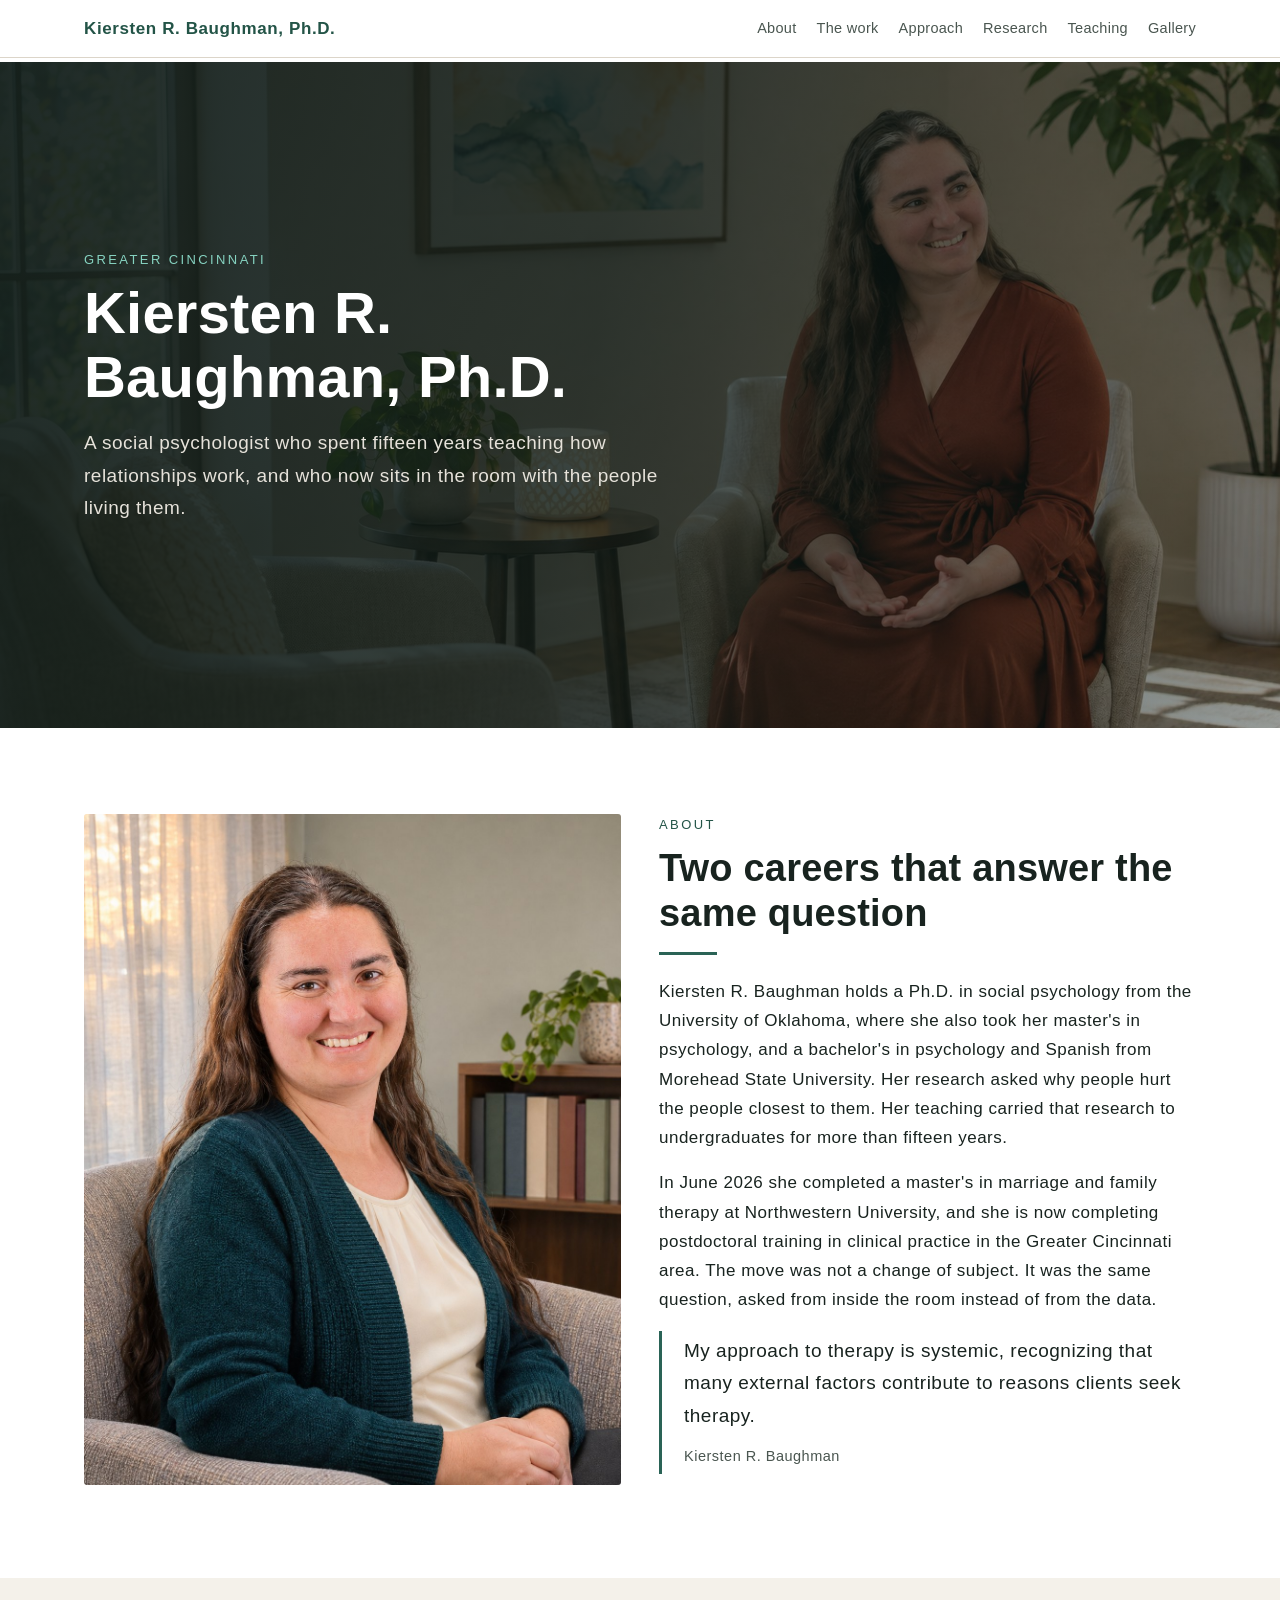
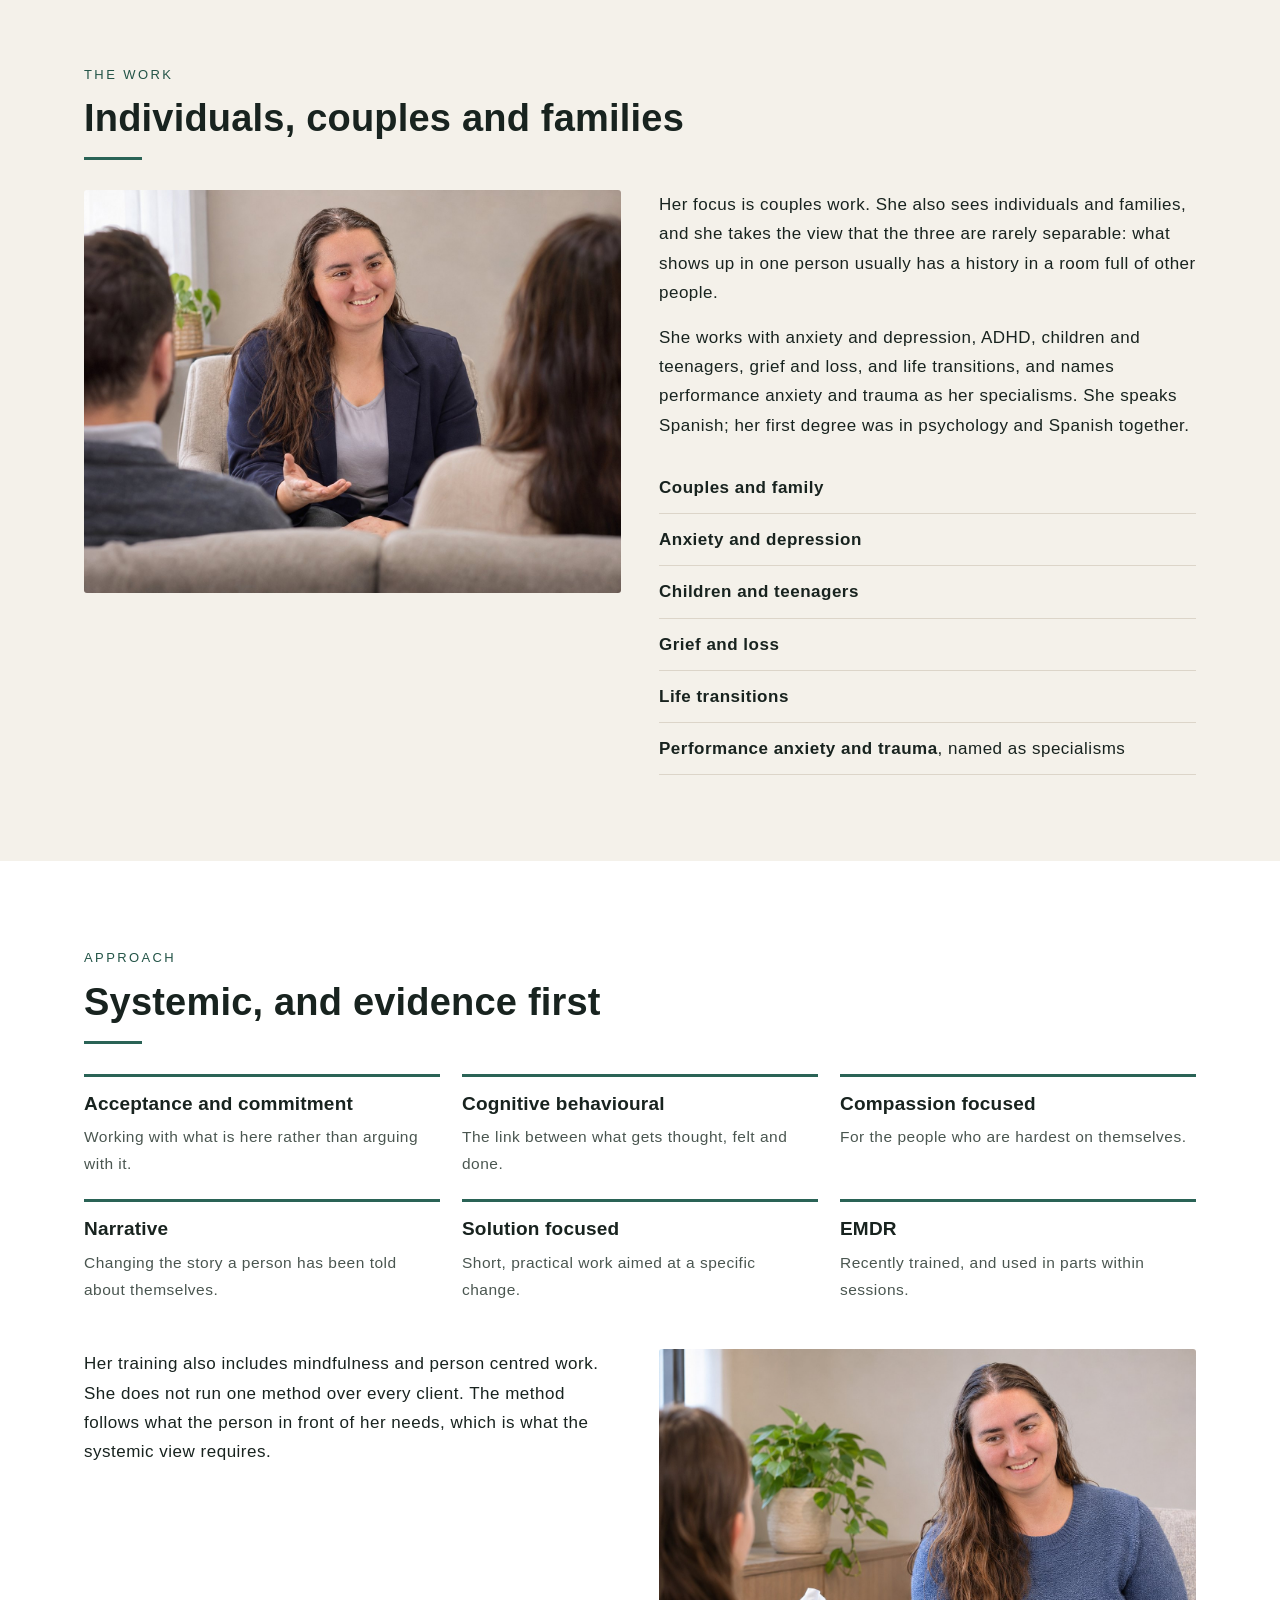
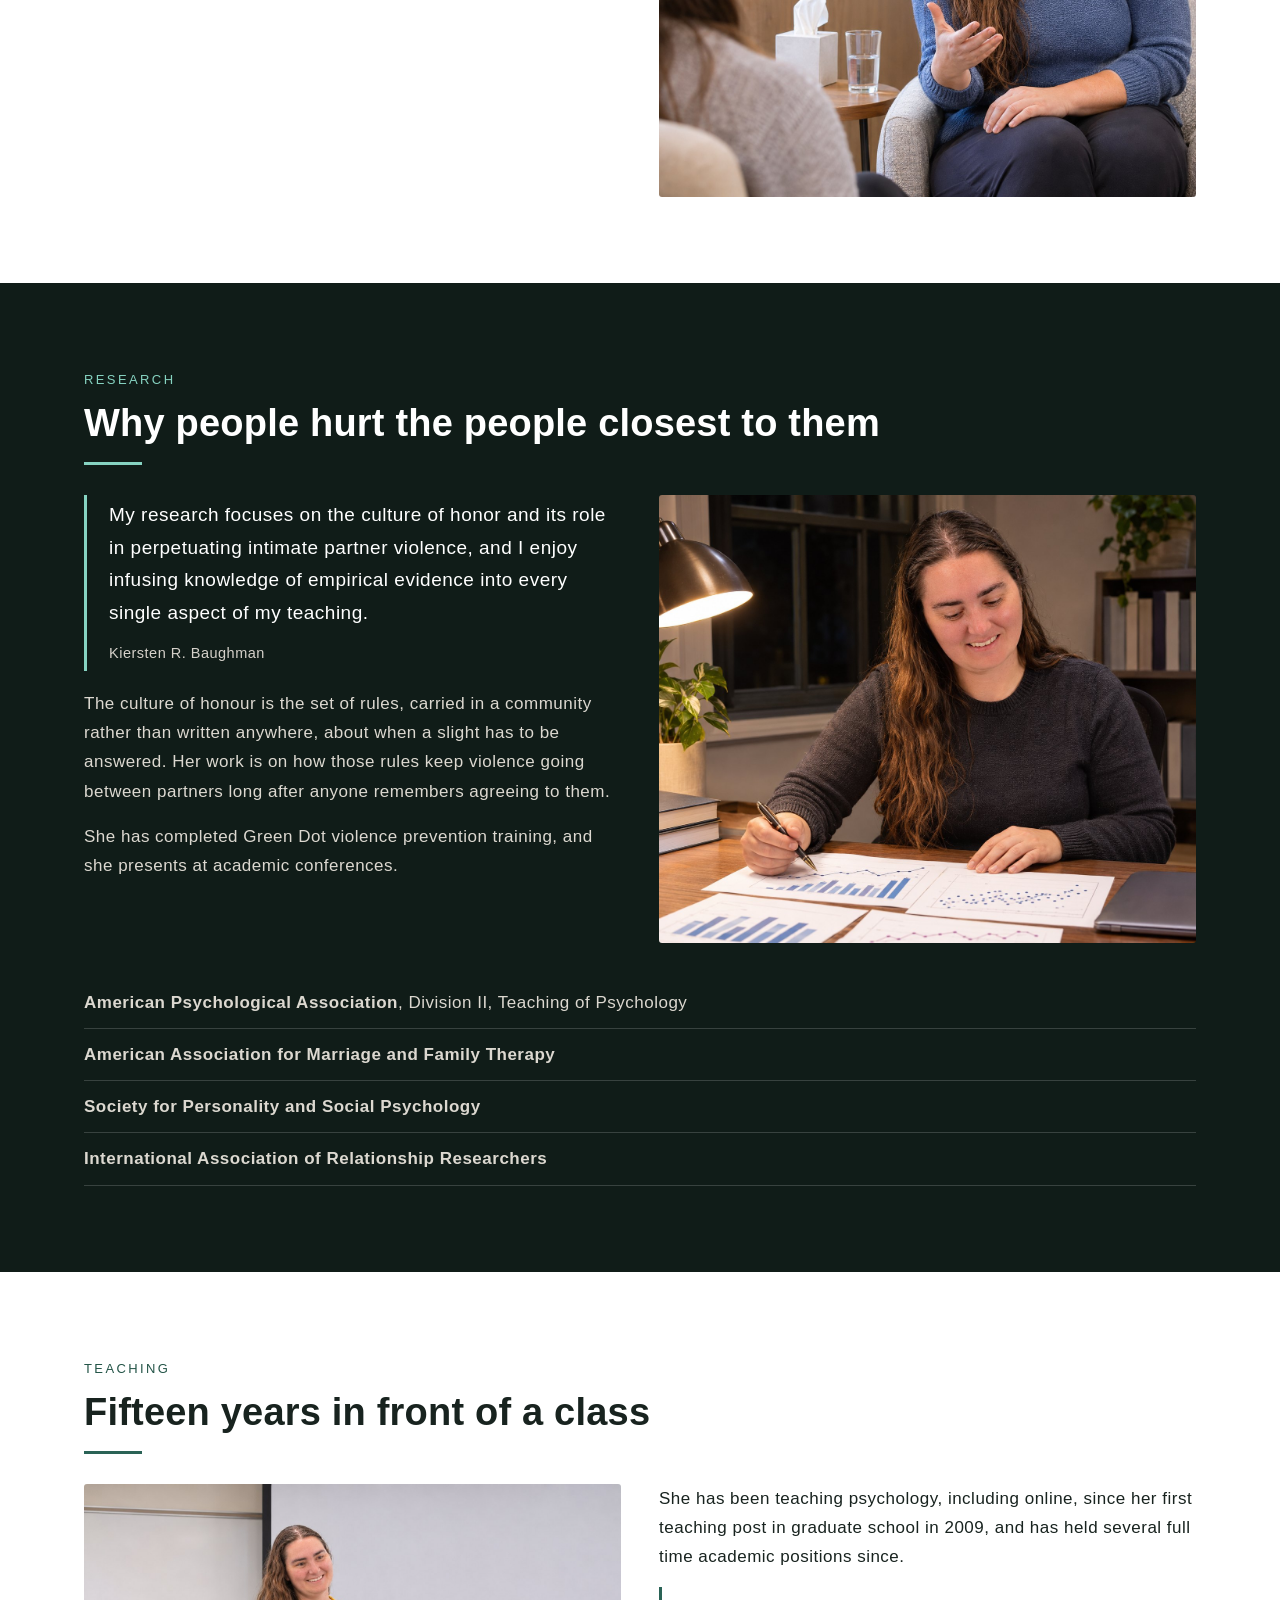
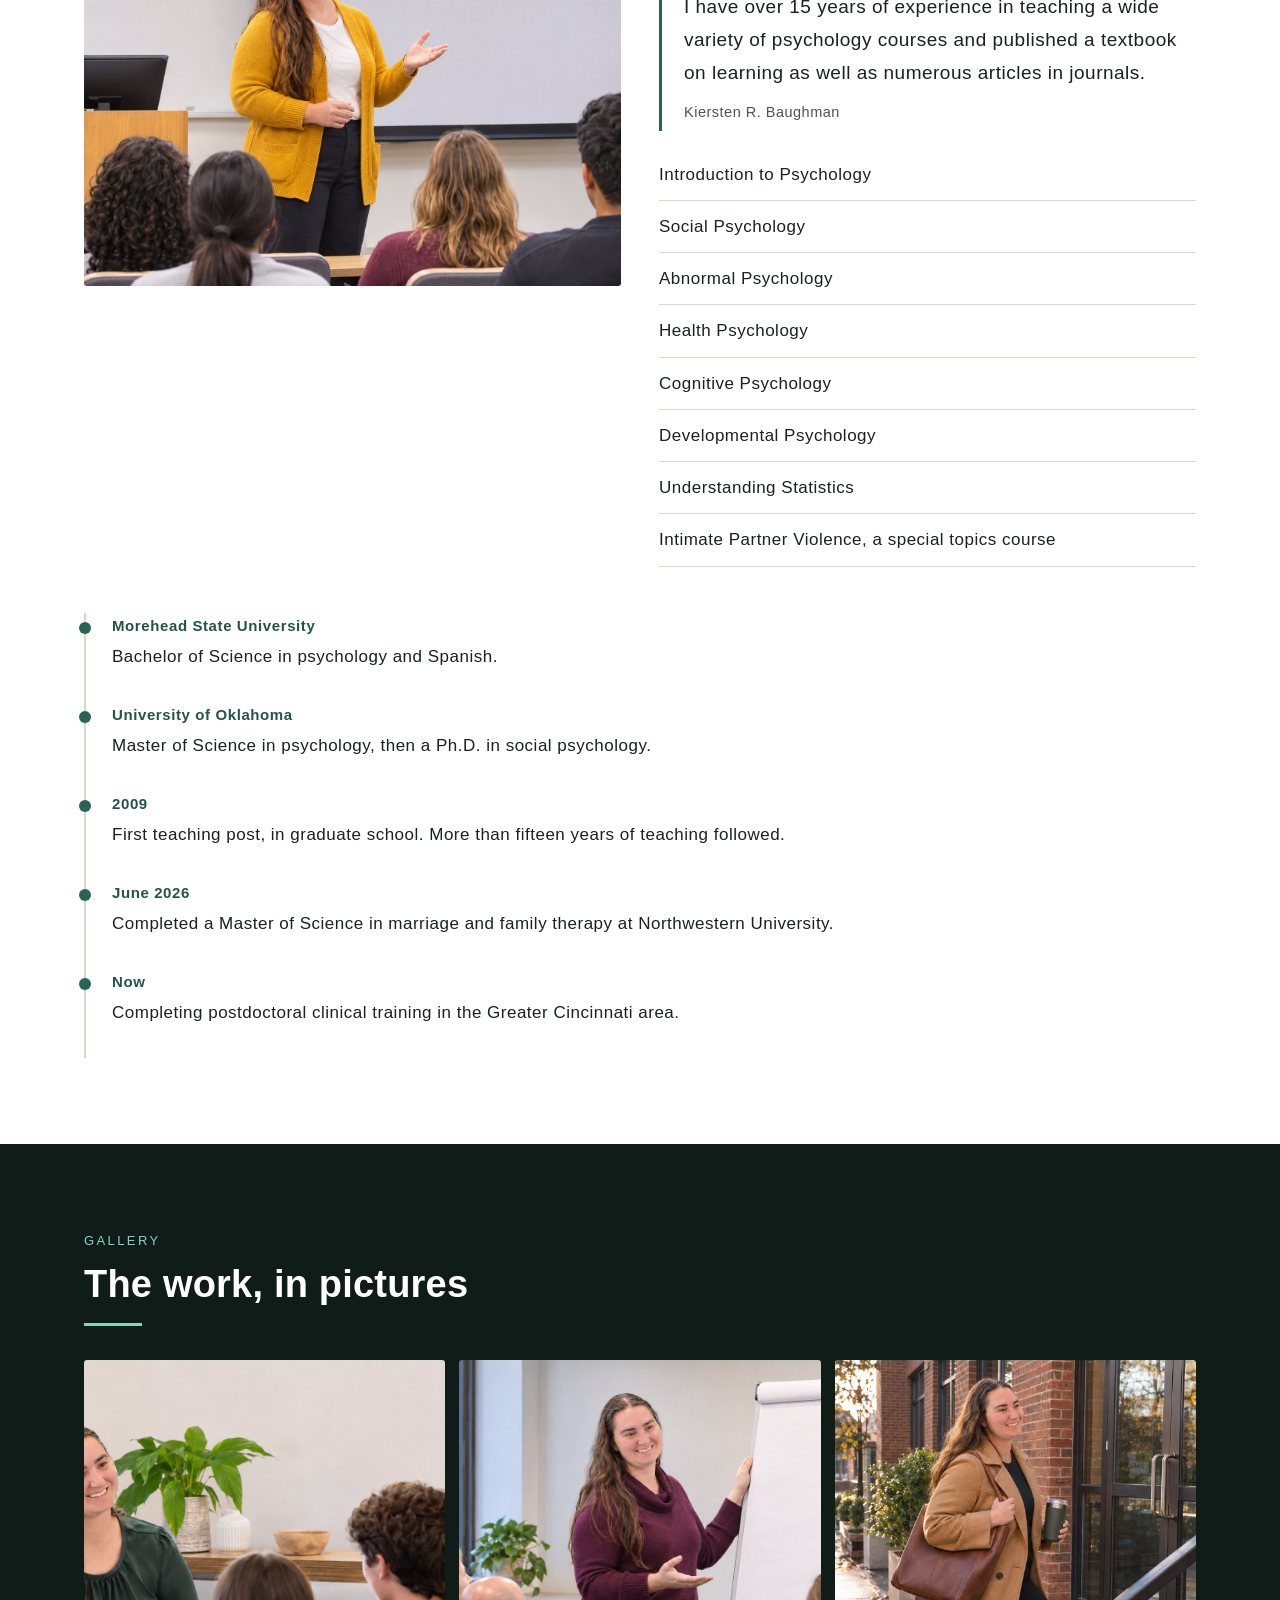
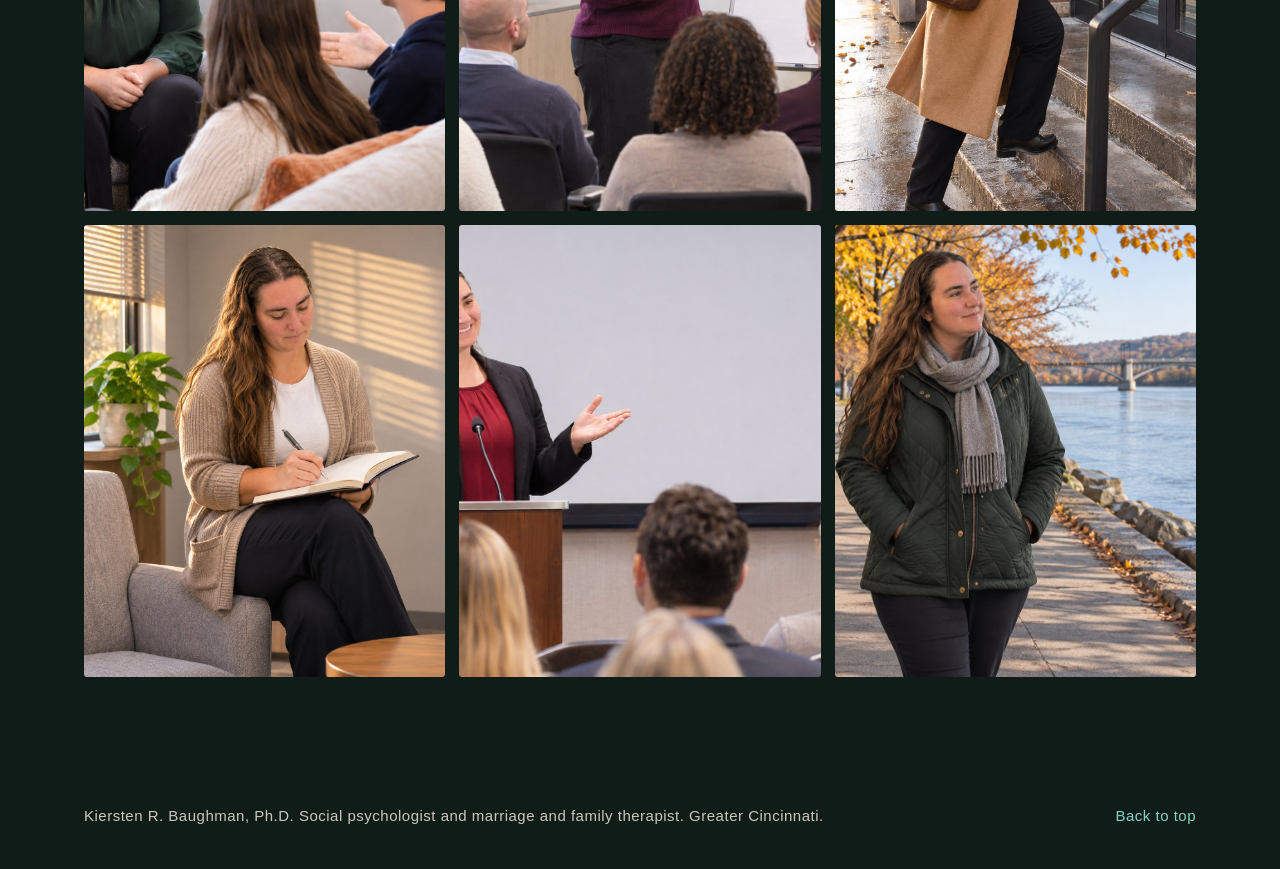
==== commit 69840081: "Add files via upload" ====
--- a/index.html
+++ b/index.html
@@ -173,7 +173,6 @@
       <figure><img src="img/10-conference.jpg" alt="Presenting at an academic conference" width="1672" height="941" loading="lazy" decoding="async"></figure>
       <figure><img src="img/12-river.jpg" alt="Walking a riverside path" width="1448" height="1086" loading="lazy" decoding="async"></figure>
     </div>
-    <p class="kb-note">Every picture on this page is an illustration made from a reference photograph of Dr. Baughman, used with her approval. They are not photographs of real sessions, and no client appears in any of them.</p>
   </div>
 </section>
 
